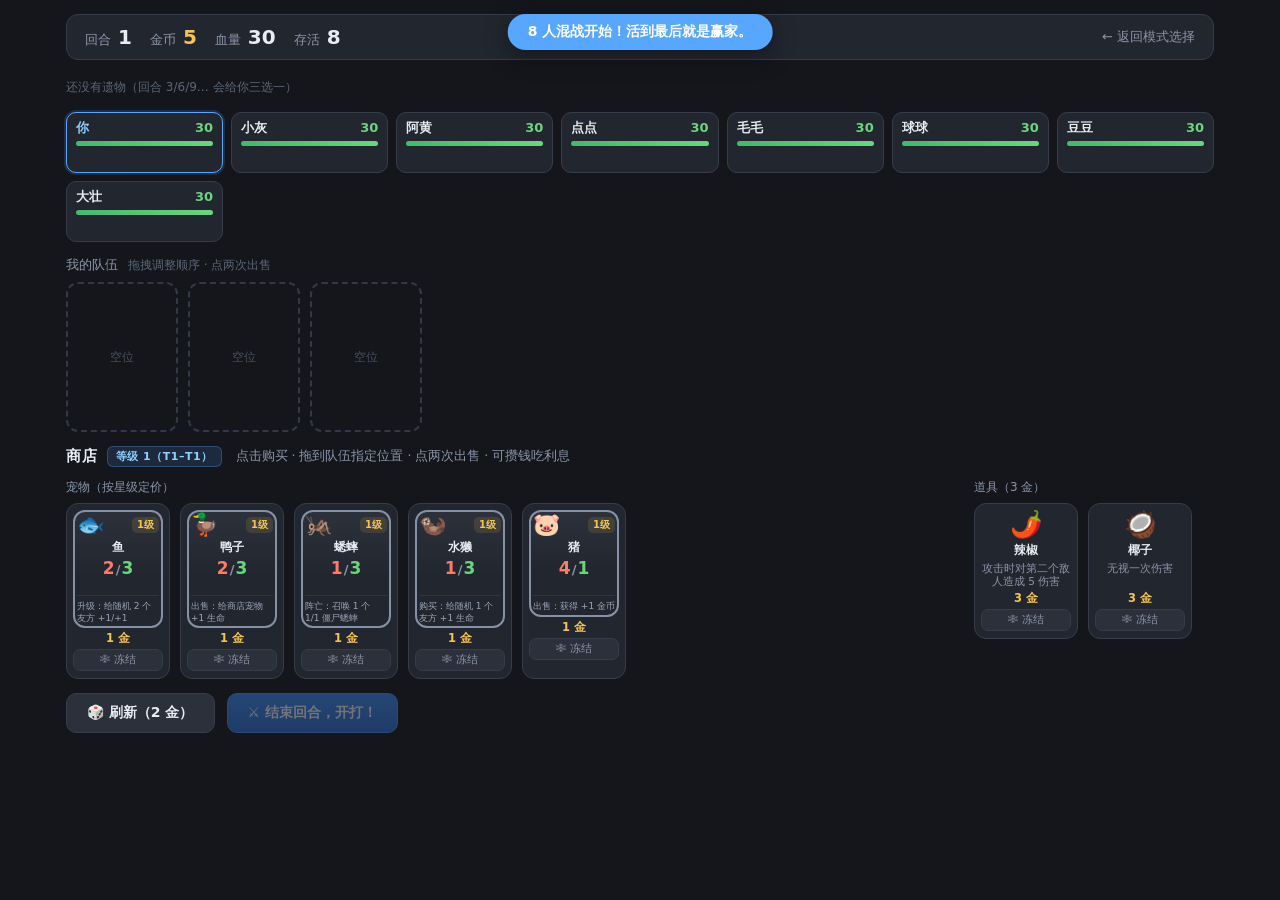
==== melee.html @ c933dd1a "feat: 遗物系统（回合三选一）+ README 重写 - 新增 js/relics.js：13 种遗物，分经济/成长/战斗三类 - 每 3 回合（回合 3/6/9/12…）弹出三选一，永久生效，两" ====
<!DOCTYPE html>
<html lang="zh-CN">
<head>
<meta charset="UTF-8">
<meta name="viewport" content="width=device-width, initial-scale=1.0">
<title>8 人混战 · Super Auto Pets</title>
<link rel="stylesheet" href="css/style.css">
</head>
<body>
<div id="app">

  <!-- ===================== 顶栏 ===================== -->
  <header id="topbar">
    <div class="tb-stat">
      <span class="tb-k">回合</span>
      <span class="tb-v" id="mTurn">1</span>
    </div>
    <div class="tb-stat gold">
      <span class="tb-k">金币</span>
      <span class="tb-v" id="mGold">0</span>
    </div>
    <div class="tb-stat hp">
      <span class="tb-k">血量</span>
      <span class="tb-v" id="mHp">30</span>
    </div>
    <div class="tb-stat">
      <span class="tb-k">存活</span>
      <span class="tb-v" id="mAlive">8</span>
    </div>
    <div class="tb-goal">
      <a class="back-link" href="index.html">← 返回模式选择</a>
    </div>
  </header>

  <div id="message"></div>

  <!-- 已获得的遗物 -->
  <div id="relicBar" class="relic-bar"></div>

  <!-- ===================== 8 人血量面板 ===================== -->
  <section id="roster" class="roster"></section>

  <!-- ===================== 战报 ===================== -->
  <section id="report" class="report" style="display:none"></section>

  <!-- ===================== 主区域 ===================== -->
  <main id="board">

    <!-- 战斗视图 -->
    <section id="mbattle" style="display:none">
      <div class="row-wrap">
        <div class="row-label">对手</div>
        <div id="mFoeRow" class="pet-row"></div>
      </div>
      <div class="row-wrap">
        <div class="row-label">我的队伍</div>
        <div id="mMyBattleRow" class="pet-row"></div>
      </div>
      <div class="battle-ctrl">
        <div id="mBattleLabel" class="battle-label"></div>
        <div class="battle-btns">
          <div class="speed-ctl" id="mSpeedCtl">
            <button class="spd" data-mspeed="0.5">0.5×</button>
            <button class="spd active" data-mspeed="1">1×</button>
            <button class="spd" data-mspeed="2">2×</button>
            <button class="spd" data-mspeed="4">4×</button>
          </div>
          <button id="mBtnSkip" class="btn">⏩ 跳过动画</button>
          <button id="mBtnNext" class="btn primary" style="display:none"></button>
        </div>
      </div>
    </section>

    <!-- 商店视图 -->
    <section id="mShopView">
      <div class="row-wrap">
        <div class="row-label">
          我的队伍
          <span class="sub">拖拽调整顺序 · 点两次出售</span>
        </div>
        <div id="mMyRow" class="pet-row"></div>
      </div>

      <section id="mShop">
        <div class="shop-head">
          <h3>商店 <span id="mTierBadge" class="shop-tier-badge">等级 1</span></h3>
          <div id="mHint" class="hint"></div>
        </div>
        <div id="mShopNotes" class="shop-notes" style="display:none"></div>

        <div class="shop-cols">
          <div class="shop-col">
            <div class="col-label">宠物（按星级定价）</div>
            <div id="mShopPets" class="slot-row"></div>
          </div>
          <div class="shop-col narrow">
            <div class="col-label">道具（3 金）</div>
            <div id="mShopFoods" class="slot-row"></div>
          </div>
        </div>

        <div class="actions">
          <button id="mBtnRoll" class="btn">🎲 刷新（2 金）</button>
          <button id="mBtnEnd" class="btn primary">⚔️ 结束回合，开打！</button>
        </div>
      </section>
    </section>

  </main>

  <!-- ===================== 遗物三选一 ===================== -->
  <div id="relicPick" class="codex-overlay" style="display:none">
    <div class="relic-panel">
      <h2>✨ 选择一件遗物</h2>
      <p class="relic-hint">三选一，永久生效</p>
      <div id="relicChoices" class="relic-grid"></div>
    </div>
  </div>

</div>

<script src="js/data.js"></script>
<script src="js/render.js"></script>
<script src="js/relics.js"></script>
<script src="js/engine.js"></script>
<script src="js/game.js"></script>
<script src="js/melee.js"></script>
<script src="js/melee-ui.js"></script>
</body>
</html>
---- css/style.css ----
/* ============================================================
 *  style.css — Super Auto Pets 单机版
 * ============================================================ */

* { box-sizing: border-box; margin: 0; padding: 0; }

:root {
  --bg:        #14161c;
  --bg2:       #1c1f28;
  --panel:     #22262f;
  --panel2:    #2b303b;
  --line:      #363c49;
  --text:      #e8ecf3;
  --dim:       #8c96a8;
  --gold:      #f5c451;
  --atk:       #ff7a6b;
  --hp:        #6bd47f;
  --win:       #5ad17a;
  --lose:      #ff6b6b;
  --accent:    #57a6ff;
  --radius:    12px;
}

html, body {
  background: var(--bg);
  color: var(--text);
  font-family: "Segoe UI", "Microsoft YaHei", system-ui, -apple-system, sans-serif;
  min-height: 100%;
  -webkit-font-smoothing: antialiased;
}

#app {
  max-width: 1180px;
  margin: 0 auto;
  padding: 14px 16px 40px;
}

/* ===================== 顶栏 ===================== */
#topbar {
  display: flex;
  align-items: center;
  gap: 18px;
  background: var(--panel);
  border: 1px solid var(--line);
  border-radius: var(--radius);
  padding: 10px 18px;
  margin-bottom: 14px;
  flex-wrap: wrap;
}
.tb-stat { display: flex; align-items: baseline; gap: 7px; }
.tb-k { color: var(--dim); font-size: 13px; }
.tb-v { font-size: 20px; font-weight: 700; font-variant-numeric: tabular-nums; }
.tb-stat.gold .tb-v { color: var(--gold); }
.tb-v .win  { color: var(--win); }
.tb-v .lose { color: var(--lose); }
.tb-v .sep  { color: var(--dim); font-size: 12px; margin: 0 3px; font-weight: 400; }
.tb-goal { margin-left: auto; color: var(--dim); font-size: 13px; }
.tb-goal b { color: var(--text); }

/* ===================== 提示条 ===================== */
#message {
  position: fixed;
  top: 14px; left: 50%;
  transform: translateX(-50%) translateY(-24px);
  background: var(--accent);
  color: #fff;
  padding: 9px 20px;
  border-radius: 999px;
  font-size: 14px;
  font-weight: 600;
  opacity: 0;
  pointer-events: none;
  transition: opacity .2s, transform .2s;
  z-index: 100;
  box-shadow: 0 6px 24px rgba(0,0,0,.4);
}
#message.show { opacity: 1; transform: translateX(-50%) translateY(0); }

/* ===================== 行 / 区域 ===================== */
.row-wrap { margin-bottom: 14px; }
.row-label {
  color: var(--dim);
  font-size: 13px;
  margin-bottom: 8px;
  display: flex;
  align-items: center;
  gap: 10px;
}
.row-label .sub { color: #5d6675; font-size: 12px; }

.pet-row {
  display: flex;
  gap: 10px;
  min-height: 116px;
  flex-wrap: wrap;
}

/* ===================== 宠物卡片 ===================== */
.pet {
  width: 112px;
  min-height: 150px;
  background: var(--panel);
  border: 2px solid var(--line);
  border-radius: var(--radius);
  padding: 7px 6px;
  text-align: center;
  position: relative;
  transition: transform .12s, border-color .12s, box-shadow .12s;
  user-select: none;
  display: flex;
  flex-direction: column;
}
/* 星级 = 边框颜色（金铲铲那套：灰→绿→蓝→紫→金→红）
 * 用「鲜艳边框 + 卡片底色微染」做辨识，不用文字徽章 */
.pet[data-tier="1"] {
  border-color: #8791a5;
  background: linear-gradient(180deg, rgba(135,145,165,.10), transparent 55%), var(--panel);
}
.pet[data-tier="2"] {
  border-color: #3fb268;
  background: linear-gradient(180deg, rgba(63,178,104,.13), transparent 55%), var(--panel);
}
.pet[data-tier="3"] {
  border-color: #3d92e8;
  background: linear-gradient(180deg, rgba(61,146,232,.15), transparent 55%), var(--panel);
}
.pet[data-tier="4"] {
  border-color: #a75ce8;
  background: linear-gradient(180deg, rgba(167,92,232,.17), transparent 55%), var(--panel);
}
.pet[data-tier="5"] {
  border-color: #e8ad3a;
  background: linear-gradient(180deg, rgba(232,173,58,.19), transparent 55%), var(--panel);
}
.pet[data-tier="6"] {
  border-color: #e85c5c;
  background: linear-gradient(180deg, rgba(232,92,92,.21), transparent 55%), var(--panel);
}

.pet.selectable { cursor: pointer; }
.pet.selectable:hover { transform: translateY(-3px); box-shadow: 0 6px 16px rgba(0,0,0,.45); }
.pet.selected { border-color: var(--gold) !important; box-shadow: 0 0 0 3px rgba(245,196,81,.25); }
.pet.dragging { opacity: .4; }

.pet-top { display: flex; justify-content: space-between; align-items: center; }
.pet-emoji { font-size: 22px; line-height: 1; }
.pet-lvl {
  font-size: 10px; color: var(--gold);
  background: rgba(245,196,81,.12);
  border-radius: 5px; padding: 1px 5px; font-weight: 700;
  white-space: nowrap;
}
.pet-name {
  font-size: 12px; margin: 3px 0 2px;
  white-space: nowrap; overflow: hidden; text-overflow: ellipsis;
  color: var(--text); font-weight: 600;
}
.pet-stats { font-size: 17px; font-weight: 800; font-variant-numeric: tabular-nums; }
.pet-stats .atk { color: var(--atk); }
.pet-stats .hp  { color: var(--hp); }
.pet-stats .slash { color: var(--dim); font-size: 13px; margin: 0 1px; }
.pet-perks { height: 16px; font-size: 13px; margin-top: 1px; }

/* 技能描述：卡片上直接可见，悬停看完整文本 */
.pet-skill {
  margin-top: auto;
  padding-top: 5px;
  font-size: 9px;
  line-height: 1.3;
  color: #9aa6b8;
  text-align: left;
  border-top: 1px solid #2f3541;
  display: -webkit-box;
  -webkit-line-clamp: 3;
  -webkit-box-orient: vertical;
  overflow: hidden;
  word-break: break-word;
}

.pet.slot-empty {
  border-style: dashed;
  border-color: #333944;
  background: transparent;
  display: flex; align-items: center; justify-content: center;
  color: #4a515e; font-size: 12px;
}

/* 战斗高亮 */
@keyframes acting {
  0%   { transform: scale(1); }
  40%  { transform: scale(1.12) translateY(-5px); box-shadow: 0 0 0 3px rgba(255,255,255,.35); }
  100% { transform: scale(1); }
}
.pet.acting { animation: acting .38s ease; z-index: 5; }

@keyframes die {
  0%   { opacity: 1; transform: scale(1); }
  100% { opacity: .28; transform: scale(.88); filter: grayscale(1); }
}
.pet.dead { animation: die .35s forwards; }

/* ===================== 商店 ===================== */
#shop {
  background: var(--bg2);
  border: 1px solid var(--line);
  border-radius: var(--radius);
  padding: 14px 16px;
}
.shop-head {
  display: flex; align-items: center; gap: 14px;
  margin-bottom: 12px; flex-wrap: wrap;
}
.shop-head h3 { font-size: 15px; letter-spacing: .5px; }
/* 商店等级徽章 */
.shop-tier-badge {
  display: inline-block;
  margin-left: 4px;
  padding: 2px 8px;
  font-size: 11px;
  font-weight: 700;
  color: #8fd0ff;
  background: rgba(87,166,255,.14);
  border: 1px solid rgba(87,166,255,.3);
  border-radius: 6px;
  vertical-align: middle;
}
.hint { color: var(--dim); font-size: 12.5px; }
.hint.active { color: var(--gold); font-weight: 600; }

/* 本回合技能汇总（方案 B） */
.shop-notes {
  margin-bottom: 11px;
  padding: 7px 12px;
  background: rgba(245,196,81,.07);
  border: 1px solid rgba(245,196,81,.22);
  border-radius: 9px;
  font-size: 12.5px;
  line-height: 1.5;
  color: #d9c99f;
}
.shop-notes .notes-label {
  color: var(--gold);
  font-weight: 700;
  margin-right: 8px;
}

.shop-cols { display: flex; gap: 16px; flex-wrap: wrap; }
.shop-col { flex: 1 1 520px; }
.shop-col.narrow { flex: 0 1 240px; }
.col-label { color: var(--dim); font-size: 12px; margin-bottom: 7px; }
.slot-row { display: flex; gap: 10px; flex-wrap: wrap; }

.shop-slot {
  width: 104px;
  background: var(--panel);
  border: 1px solid var(--line);
  border-radius: var(--radius);
  padding: 6px 6px 7px;
  display: flex; flex-direction: column; align-items: center; gap: 3px;
  transition: border-color .12s, background .12s;
}
.shop-slot.empty { background: transparent; border-style: dashed; border-color: #2c313b; min-height: 150px; }
.shop-slot.frozen { border-color: #5aa8e8; background: #1d2a36; }
.shop-slot.selected { border-color: var(--gold); box-shadow: 0 0 0 3px rgba(245,196,81,.22); }
/* 商店里的宠物卡也要显示星级边框（之前 border:none 把它藏掉了） */
.shop-slot .pet { width: 100%; min-height: 0; padding: 2px; }
.shop-slot .pet:hover { transform: none; box-shadow: none; }

.price { font-size: 11.5px; color: var(--gold); font-weight: 700; }
.price .no { color: #6b7280; font-weight: 400; }
.price .free { color: var(--win); }

.freeze {
  width: 100%;
  background: #2b303b; color: var(--dim);
  border: 1px solid var(--line); border-radius: 7px;
  font-size: 10.5px; padding: 3px 0; cursor: pointer;
  transition: background .12s, color .12s;
}
.freeze:hover { background: #333a47; color: var(--text); }

.shop-slot.food .food-emoji { font-size: 26px; line-height: 1.1; }
.shop-slot.food .food-name { font-size: 12px; font-weight: 700; }
.shop-slot.food .food-text { font-size: 10.5px; color: var(--dim); text-align: center; line-height: 1.25; min-height: 26px; }

/* ===================== 按钮 ===================== */
.actions { display: flex; gap: 12px; margin-top: 14px; flex-wrap: wrap; }
.btn {
  background: var(--panel2);
  color: var(--text);
  border: 1px solid var(--line);
  border-radius: 10px;
  padding: 10px 20px;
  font-size: 14px;
  font-weight: 600;
  cursor: pointer;
  font-family: inherit;
  transition: background .12s, transform .08s, opacity .12s;
}
.btn:hover:not(:disabled) { background: #353c4a; }
.btn:active:not(:disabled) { transform: translateY(1px); }
.btn:disabled { opacity: .4; cursor: not-allowed; }
.btn.primary {
  background: linear-gradient(180deg, #3f8ef7, #2f74d8);
  border-color: #4d96f8;
  color: #fff;
}
.btn.primary:hover:not(:disabled) { background: linear-gradient(180deg, #4d9bff, #387ee0); }

/* ===================== 战斗面板 ===================== */
#battlePanel { margin-bottom: 14px; }
.battle-ctrl {
  display: flex; align-items: center; gap: 16px;
  background: var(--bg2);
  border: 1px solid var(--line);
  border-radius: var(--radius);
  padding: 12px 18px;
  margin-top: 12px;
  flex-wrap: wrap;
}
.battle-btns { margin-left: auto; display: flex; gap: 10px; align-items: center; }

/* 战斗播放速度切换 */
.speed-ctl {
  display: flex; gap: 2px;
  background: var(--panel2);
  border: 1px solid var(--line);
  border-radius: 9px;
  padding: 3px;
}
.spd {
  background: transparent; color: var(--dim);
  border: none; border-radius: 6px;
  padding: 5px 10px;
  font-size: 12px; font-weight: 700;
  cursor: pointer; font-family: inherit;
  transition: background .12s, color .12s;
}
.spd:hover { color: var(--text); }
.spd.active { background: var(--accent); color: #fff; }
.battle-label { font-size: 15px; font-weight: 700; }
.battle-label.win  { color: var(--win); }
.battle-label.lose { color: var(--lose); }
.battle-label.draw { color: var(--gold); }

#foeRow .pet { border-color: #7a3b3b; }
#foeRow .pet-row { margin-bottom: 4px; }

/* 滚动条 */
::-webkit-scrollbar { width: 9px; height: 9px; }
::-webkit-scrollbar-track { background: var(--bg); }
::-webkit-scrollbar-thumb { background: #363c49; border-radius: 5px; }
::-webkit-scrollbar-thumb:hover { background: #454d5e; }

/* ===================== 小按钮 ===================== */
.btn.tiny { padding: 6px 12px; font-size: 12.5px; border-radius: 8px; }

/* ===================== 宠物图鉴 ===================== */
.codex-overlay {
  position: fixed;
  inset: 0;
  background: rgba(8, 10, 14, .82);
  backdrop-filter: blur(3px);
  z-index: 200;
  display: flex;
  align-items: center;
  justify-content: center;
  padding: 24px;
}
.codex-panel {
  width: 100%;
  max-width: 1080px;
  max-height: 88vh;
  background: var(--bg2);
  border: 1px solid var(--line);
  border-radius: 16px;
  display: flex;
  flex-direction: column;
  overflow: hidden;
  box-shadow: 0 24px 64px rgba(0,0,0,.6);
}
.codex-head {
  display: flex;
  align-items: center;
  gap: 14px;
  padding: 14px 20px;
  border-bottom: 1px solid var(--line);
  background: var(--panel);
  flex-wrap: wrap;
}
.codex-head h2 { font-size: 16px; }
.codex-sub { color: var(--dim); font-size: 12.5px; }
.codex-head .btn { margin-left: auto; }

.codex-body { overflow-y: auto; padding: 16px 20px 24px; }

.codex-tier {
  font-size: 13px;
  color: var(--dim);
  margin: 16px 0 9px;
  padding-bottom: 5px;
  border-bottom: 1px solid var(--line);
  letter-spacing: .5px;
}
.codex-tier:first-child { margin-top: 0; }

.codex-grid {
  display: grid;
  grid-template-columns: repeat(auto-fill, minmax(232px, 1fr));
  gap: 10px;
}

.codex-card {
  background: var(--panel);
  border: 1px solid var(--line);
  border-left-width: 3px;
  border-radius: 10px;
  padding: 9px 11px;
}
.codex-card[data-tier="1"] { border-left-color: #8791a5; }
.codex-card[data-tier="2"] { border-left-color: #3fb268; }
.codex-card[data-tier="3"] { border-left-color: #3d92e8; }
.codex-card[data-tier="4"] { border-left-color: #a75ce8; }
.codex-card[data-tier="5"] { border-left-color: #e8ad3a; }
.codex-card[data-tier="6"] { border-left-color: #e85c5c; }
/* 召唤物 / 道具：用中性色，把「颜色」这个维度完整让给星级 */
.codex-card[data-tier="0"] { border-left-color: #5c6473; }
.codex-card.food { border-left-color: #5c6473; }

.codex-top { display: flex; align-items: center; gap: 7px; }
.codex-emoji { font-size: 20px; line-height: 1; }
.codex-name { font-size: 13px; font-weight: 700; }
.codex-en { font-size: 10px; color: #6b7280; margin-left: 2px; }
.codex-base {
  margin-left: auto;
  font-size: 13px;
  font-weight: 800;
  font-variant-numeric: tabular-nums;
}
.codex-base .atk { color: var(--atk); }
.codex-base .hp  { color: var(--hp); }
.codex-base .slash { color: var(--dim); }

.codex-ability { margin-top: 6px; }
.codex-row {
  display: flex;
  gap: 6px;
  font-size: 11px;
  line-height: 1.35;
  color: #9aa6b8;
  padding: 2px 0;
}
.codex-row + .codex-row { border-top: 1px dashed #2c313b; }
.codex-lv {
  flex: 0 0 auto;
  color: var(--gold);
  font-weight: 700;
  font-size: 10px;
  padding-top: 1px;
}

/* ===================== 起始界面（模式选择） ===================== */
#home {
  max-width: 900px;
  margin: 0 auto;
  padding: 64px 24px 40px;
  text-align: center;
}
.home-head h1 { font-size: 34px; letter-spacing: 1px; margin-bottom: 8px; }
.home-sub { color: var(--dim); font-size: 14px; margin-bottom: 42px; }

.mode-grid {
  display: grid;
  grid-template-columns: repeat(auto-fit, minmax(290px, 1fr));
  gap: 20px;
}
.mode-card {
  display: block;
  text-decoration: none;
  color: var(--text);
  background: var(--panel);
  border: 2px solid var(--line);
  border-radius: 16px;
  padding: 28px 22px 22px;
  text-align: left;
  transition: transform .15s, border-color .15s, box-shadow .15s;
}
.mode-card:hover {
  transform: translateY(-4px);
  border-color: #4d96f8;
  box-shadow: 0 12px 32px rgba(0,0,0,.45);
}
.mode-card.accent { border-color: #8a4a32; }
.mode-card.accent:hover { border-color: #ff8a5c; box-shadow: 0 12px 32px rgba(255,120,80,.22); }

.mode-icon { font-size: 40px; line-height: 1; margin-bottom: 12px; }
.mode-name { font-size: 21px; font-weight: 800; margin-bottom: 10px; }
.mode-desc { font-size: 13px; line-height: 1.95; color: var(--dim); }
.mode-desc b { color: var(--gold); }
.mode-tag {
  display: inline-block;
  margin-top: 16px;
  padding: 3px 12px;
  font-size: 11px;
  font-weight: 700;
  color: #8fd0ff;
  background: rgba(87,166,255,.13);
  border: 1px solid rgba(87,166,255,.3);
  border-radius: 999px;
}
.mode-card.accent .mode-tag {
  color: #ffb08f;
  background: rgba(255,138,92,.13);
  border-color: rgba(255,138,92,.3);
}
.home-foot { margin-top: 46px; color: #5d6675; font-size: 12.5px; line-height: 1.8; }

/* ===================== 8 人混战 ===================== */
.back-link { color: var(--dim); text-decoration: none; font-size: 13px; }
.back-link:hover { color: var(--text); }

/* 8 人血量面板 */
.roster {
  display: grid;
  grid-template-columns: repeat(auto-fit, minmax(142px, 1fr));
  gap: 8px;
  margin-bottom: 14px;
}
.roster-card {
  background: var(--panel);
  border: 1px solid var(--line);
  border-radius: 10px;
  padding: 7px 9px;
  transition: border-color .15s, opacity .2s;
}
.roster-card.me { border-color: var(--accent); box-shadow: 0 0 0 2px rgba(87,166,255,.16); }
.roster-card.out { opacity: .35; }
.rc-top { display: flex; justify-content: space-between; align-items: baseline; margin-bottom: 4px; }
.rc-name { font-size: 12.5px; font-weight: 700; }
.roster-card.me .rc-name { color: #8fd0ff; }
.rc-hp { font-size: 13px; font-weight: 800; color: var(--hp); font-variant-numeric: tabular-nums; }
.rc-rank { font-size: 10.5px; color: var(--dim); }
.rc-bar { height: 5px; background: #2b303b; border-radius: 3px; overflow: hidden; }
.rc-bar i {
  display: block; height: 100%;
  background: linear-gradient(90deg, #43b96a, #6bd47f);
  transition: width .3s;
}
.roster-card.out .rc-bar i { background: #555c6a; }
.rc-team { font-size: 11px; margin-top: 4px; height: 15px; overflow: hidden; letter-spacing: 1px; }

/* 回合战报 */
.report {
  background: var(--bg2);
  border: 1px solid var(--line);
  border-radius: var(--radius);
  padding: 11px 14px;
  margin-bottom: 14px;
}
.report-head { font-size: 13px; font-weight: 700; color: var(--gold); margin-bottom: 8px; }
.report-list { display: flex; flex-direction: column; gap: 5px; }
.report-row {
  display: flex; justify-content: space-between; align-items: center;
  font-size: 12.5px; padding: 4px 9px; border-radius: 7px;
  background: rgba(255,255,255,.02);
}
.report-row.mine { background: rgba(87,166,255,.10); }
.report-row.bye { color: var(--dim); }
.rr-pair b { color: var(--dim); font-weight: 400; margin: 0 5px; }
.rr-lose { color: var(--lose); font-weight: 700; }
.rr-draw { color: var(--gold); }
.rr-res { margin-left: auto; padding-left: 12px; }

/* ===================== 遗物 ===================== */
.relic-bar {
  display: flex; flex-wrap: wrap; gap: 6px; align-items: center;
  margin-bottom: 12px; min-height: 26px;
}
.relic-empty { color: #5d6675; font-size: 12px; }
.relic-chip {
  display: inline-flex; align-items: center; gap: 4px;
  padding: 3px 10px; font-size: 12px; font-weight: 700;
  color: #d9c99f;
  background: rgba(245,196,81,.10);
  border: 1px solid rgba(245,196,81,.28);
  border-radius: 999px;
  cursor: help;
}

.relic-panel {
  width: 100%; max-width: 780px;
  background: var(--bg2);
  border: 1px solid var(--line);
  border-radius: 16px;
  padding: 26px 24px;
  text-align: center;
  box-shadow: 0 24px 64px rgba(0,0,0,.6);
}
.relic-panel h2 { font-size: 20px; margin-bottom: 6px; }
.relic-hint { color: var(--dim); font-size: 12.5px; margin-bottom: 22px; }
.relic-grid {
  display: grid;
  grid-template-columns: repeat(auto-fit, minmax(190px, 1fr));
  gap: 12px;
}
.relic-option {
  background: var(--panel);
  border: 2px solid var(--line);
  border-radius: 14px;
  padding: 18px 14px;
  cursor: pointer;
  font-family: inherit;
  color: var(--text);
  text-align: center;
  transition: transform .12s, border-color .12s, box-shadow .12s;
}
.relic-option:hover {
  transform: translateY(-4px);
  border-color: var(--gold);
  box-shadow: 0 10px 28px rgba(245,196,81,.18);
}
.ro-icon { font-size: 32px; line-height: 1; margin-bottom: 8px; }
.ro-name { font-size: 15px; font-weight: 800; margin-bottom: 5px; }
.ro-tag {
  display: inline-block;
  font-size: 10px; font-weight: 700; color: #8fd0ff;
  background: rgba(87,166,255,.13);
  border-radius: 999px; padding: 1px 8px; margin-bottom: 9px;
}
.ro-desc { font-size: 12px; color: var(--dim); line-height: 1.65; }

@media (max-width: 720px) {
  .pet, .shop-slot { width: 96px; }
  .pet-stats { font-size: 15px; }
  .tb-goal { margin-left: 0; }
  .codex-grid { grid-template-columns: 1fr; }
}
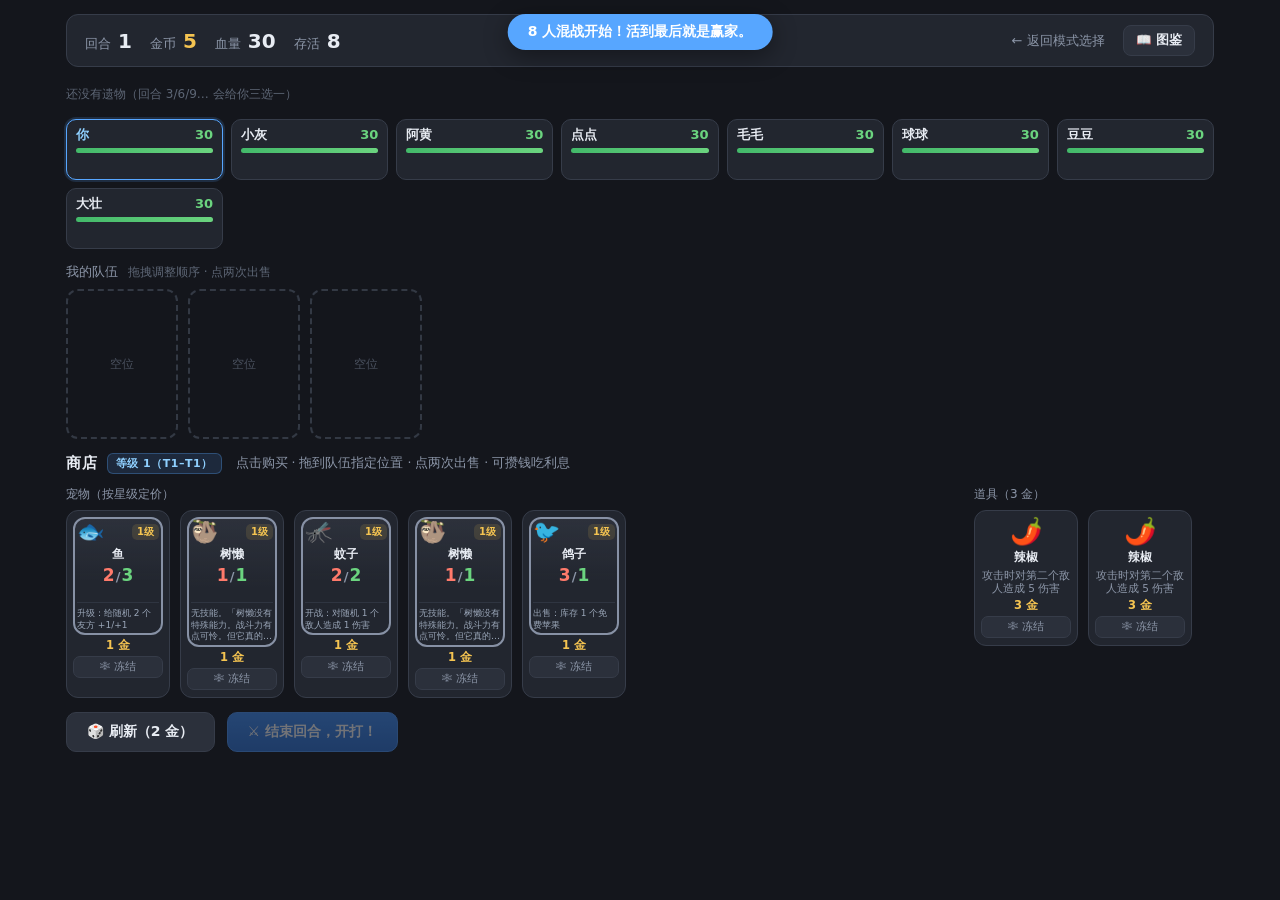
==== commit 7ca83944: "图鉴：加入遗物分区，抽成两模式公用 - render.js: 新增公用图鉴（codexPetCard/codexFoodCard/codexRelicCard/renderCodexInto/open" ====
--- a/melee.html
+++ b/melee.html
@@ -30,6 +30,7 @@
     <div class="tb-goal">
       <a class="back-link" href="index.html">← 返回模式选择</a>
     </div>
+    <button id="mBtnCodex" class="btn tiny">📖 图鉴</button>
   </header>
 
   <div id="message"></div>
@@ -108,6 +109,18 @@
 
   </main>
 
+  <!-- ===================== 图鉴（宠物 / 召唤物 / 道具 / 遗物） ===================== -->
+  <div id="codex" class="codex-overlay" style="display:none">
+    <div class="codex-panel">
+      <div class="codex-head">
+        <h2>📖 图鉴</h2>
+        <span class="codex-sub" id="codexSub"></span>
+        <button id="mBtnCodexClose" class="btn">✕ 关闭</button>
+      </div>
+      <div id="codexBody" class="codex-body"></div>
+    </div>
+  </div>
+
   <!-- ===================== 遗物三选一 ===================== -->
   <div id="relicPick" class="codex-overlay" style="display:none">
     <div class="relic-panel">
--- a/css/style.css
+++ b/css/style.css
@@ -426,11 +426,27 @@
 /* 召唤物 / 道具：用中性色，把「颜色」这个维度完整让给星级 */
 .codex-card[data-tier="0"] { border-left-color: #5c6473; }
 .codex-card.food { border-left-color: #5c6473; }
+/* 遗物：按类别上色（经济金 / 成长绿 / 战斗红） */
+.codex-card.relic[data-tag="经济"] { border-left-color: #e8ad3a; }
+.codex-card.relic[data-tag="成长"] { border-left-color: #3fb268; }
+.codex-card.relic[data-tag="战斗"] { border-left-color: #e85c5c; }
+.codex-card.relic { border-left-color: #5c6473; }
 
 .codex-top { display: flex; align-items: center; gap: 7px; }
 .codex-emoji { font-size: 20px; line-height: 1; }
 .codex-name { font-size: 13px; font-weight: 700; }
 .codex-en { font-size: 10px; color: #6b7280; margin-left: 2px; }
+.codex-tag {
+  margin-left: auto;
+  font-size: 10px;
+  font-weight: 700;
+  color: #9aa6b8;
+  background: #262b35;
+  border: 1px solid var(--line);
+  border-radius: 999px;
+  padding: 1px 7px;
+  white-space: nowrap;
+}
 .codex-base {
   margin-left: auto;
   font-size: 13px;
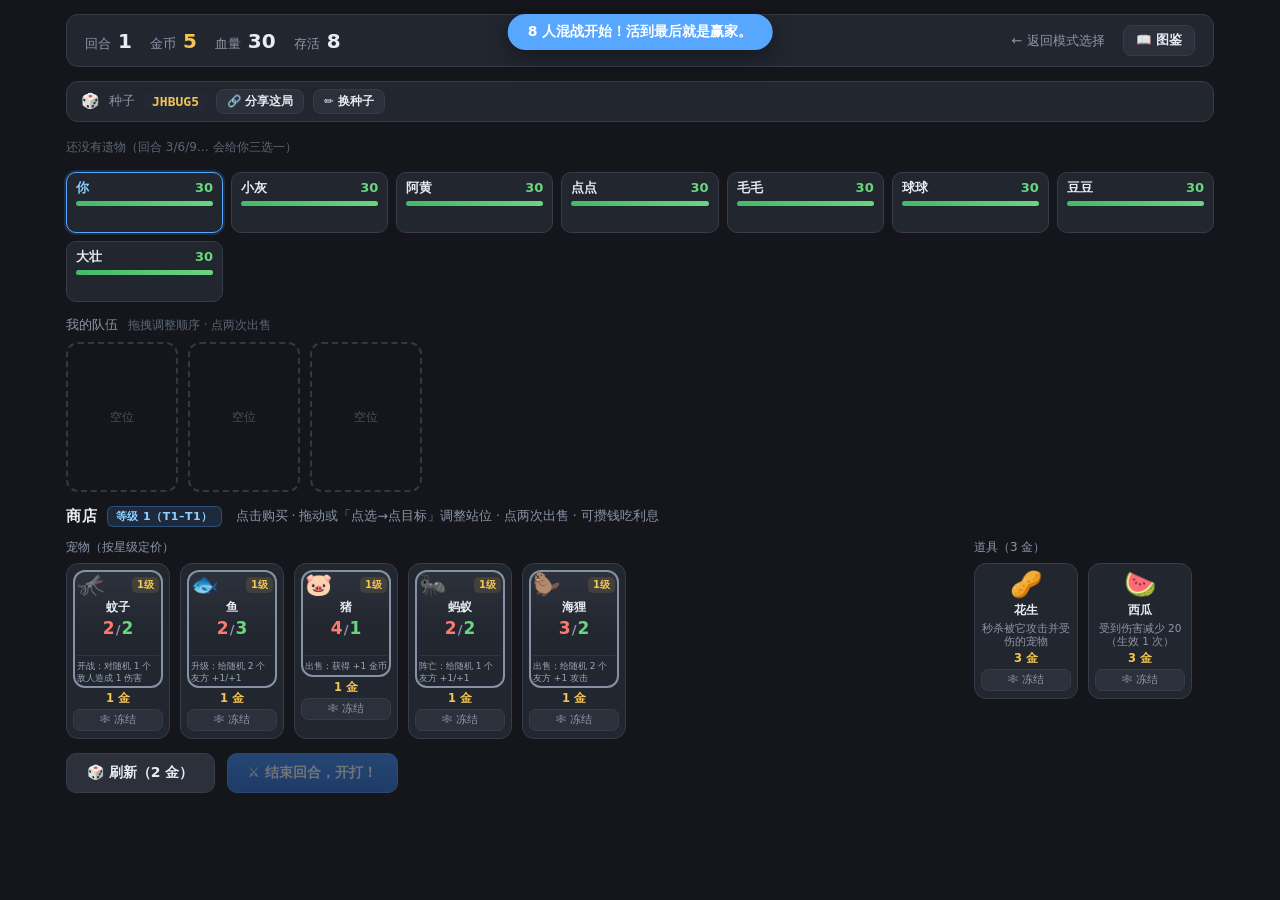
==== commit b719a5a2: "feat: 种子系统 + 每日挑战（随机全部收拢到 rng.js） 原本 18 处 Math.random 直接调用散在 6 个文件里，导致出了 bug 无法复现、 测试只能靠跑很多局碰运气。现在全部" ====
--- a/melee.html
+++ b/melee.html
@@ -34,6 +34,10 @@
   </header>
 
   <div id="message"></div>
+
+  <!-- ===================== 种子 / 每日挑战 ===================== -->
+  <div id="seedBar" class="seed-bar"></div>
+
 
   <!-- 已获得的遗物 -->
   <div id="relicBar" class="relic-bar"></div>
@@ -132,8 +136,10 @@
 
 </div>
 
+<script src="js/rng.js"></script>
 <script src="js/data.js"></script>
 <script src="js/render.js"></script>
+<script src="js/playback.js"></script>
 <script src="js/relics.js"></script>
 <script src="js/engine.js"></script>
 <script src="js/game.js"></script>
--- a/css/style.css
+++ b/css/style.css
@@ -185,6 +185,21 @@
   color: #4a515e; font-size: 12px;
 }
 
+/* ---- 点选式换站位：选中某只后，把其他格子标成「点这里就换过去」----
+ * 手机上没有拖动（HTML5 drag 在触屏不触发），所以必须让人一眼看出
+ * 「现在再点一下就换位」，否则这套操作没人会发现。 */
+.pet-row.picking .pet:not(.selected) { border-color: #5b6a80; cursor: pointer; }
+.pet-row.picking .pet.slot-empty {
+  border-color: var(--gold);
+  background: rgba(245,196,81,.07);
+  color: var(--gold);
+  animation: targetPulse 1.4s ease-in-out infinite;
+}
+@keyframes targetPulse {
+  0%, 100% { box-shadow: 0 0 0 0 rgba(245,196,81,0); }
+  50%      { box-shadow: 0 0 0 3px rgba(245,196,81,.18); }
+}
+
 /* 战斗高亮 */
 @keyframes acting {
   0%   { transform: scale(1); }
@@ -645,9 +660,161 @@
 }
 .ro-desc { font-size: 12px; color: var(--dim); line-height: 1.65; }
 
+/* ===================== 种子 / 每日挑战 ===================== */
+.seed-bar {
+  display: flex;
+  align-items: center;
+  gap: 9px;
+  flex-wrap: wrap;
+  background: var(--panel);
+  border: 1px solid var(--line);
+  border-radius: var(--radius);
+  padding: 7px 14px;
+  margin-bottom: 12px;
+  font-size: 12.5px;
+}
+.seed-bar.daily {
+  border-color: rgba(245,196,81,.42);
+  background: linear-gradient(90deg, rgba(245,196,81,.10), var(--panel) 40%);
+}
+.seed-icon { font-size: 15px; line-height: 1; }
+.seed-label { color: var(--dim); }
+.seed-val {
+  font-family: ui-monospace, Consolas, monospace;
+  font-size: 13px;
+  font-weight: 700;
+  color: var(--gold);
+  background: #232833;
+  border-radius: 6px;
+  padding: 2px 8px;
+  user-select: all;
+}
+.seed-note { color: var(--dim); margin-left: auto; }
+.seed-bar .btn.tiny { padding: 4px 10px; font-size: 11.5px; }
+
+/* 主页上的每日挑战卡片 */
+.mode-card.daily { border-color: rgba(245,196,81,.35); }
+.mode-card.daily .mode-tag { background: rgba(245,196,81,.14); color: var(--gold); }
+.daily-date { color: var(--gold); font-weight: 700; }
+
+/* ===================== 联机大厅 ===================== */
+.lobby-panel { max-width: 640px; }
+.lobby-body { padding: 20px 22px 24px; overflow-y: auto; }
+
+.lobby-join {
+  display: flex;
+  align-items: center;
+  gap: 10px;
+  flex-wrap: wrap;
+}
+.lobby-join label { font-size: 13px; color: var(--dim); }
+.lobby-join input {
+  flex: 1 1 180px;
+  min-width: 0;
+  background: var(--panel);
+  border: 1px solid var(--line);
+  border-radius: 10px;
+  padding: 10px 13px;
+  color: var(--text);
+  font-family: inherit;
+  font-size: 14px;
+  outline: none;
+}
+.lobby-join input:focus { border-color: var(--gold); }
+
+.lobby-err {
+  margin-top: 12px;
+  padding: 10px 13px;
+  background: rgba(255,90,90,.10);
+  border: 1px solid rgba(255,90,90,.32);
+  border-radius: 10px;
+  font-size: 12.5px;
+  line-height: 1.75;
+  color: #ffb3b3;
+}
+
+.lobby-offline { text-align: center; padding: 8px 0; }
+.lobby-offline h3 { font-size: 17px; margin-bottom: 10px; }
+.lobby-offline p { font-size: 13px; color: var(--dim); line-height: 1.8; margin-bottom: 10px; }
+.lobby-offline p.dim { font-size: 12.5px; }
+.lobby-offline b { color: var(--gold); }
+
+.lobby-share {
+  background: var(--panel);
+  border: 1px solid var(--line);
+  border-radius: 12px;
+  padding: 12px 14px;
+}
+.ls-label { font-size: 12px; color: var(--dim); margin-bottom: 6px; }
+.ls-url {
+  font-size: 18px;
+  font-weight: 800;
+  color: var(--gold);
+  font-variant-numeric: tabular-nums;
+  word-break: break-all;
+  user-select: all;
+}
+
+.lobby-players {
+  display: grid;
+  grid-template-columns: repeat(auto-fill, minmax(180px, 1fr));
+  gap: 8px;
+  margin-bottom: 14px;
+}
+.lobby-player {
+  display: flex;
+  align-items: center;
+  gap: 8px;
+  background: var(--panel);
+  border: 1px solid var(--line);
+  border-left-width: 3px;
+  border-left-color: var(--line);
+  border-radius: 10px;
+  padding: 9px 11px;
+  font-size: 13px;
+}
+.lobby-player.me { border-left-color: var(--gold); background: #23293a; }
+.lobby-player.empty { opacity: .5; }
+.lp-seat {
+  flex: 0 0 auto;
+  width: 20px; height: 20px;
+  display: flex; align-items: center; justify-content: center;
+  background: #2c313b; border-radius: 6px;
+  font-size: 11px; font-weight: 800; color: var(--dim);
+}
+.lobby-player.me .lp-seat { background: var(--gold); color: #1a1d24; }
+.lp-name { font-weight: 700; overflow: hidden; text-overflow: ellipsis; white-space: nowrap; }
+.lp-name.dim { color: var(--dim); font-weight: 400; font-size: 12px; }
+.lp-tag {
+  margin-left: auto;
+  flex: 0 0 auto;
+  font-size: 10px; font-weight: 700;
+  color: #8fd0ff;
+  background: rgba(87,166,255,.13);
+  border-radius: 999px; padding: 1px 7px;
+}
+.lp-tag.off { color: #ff9a9a; background: rgba(255,90,90,.14); }
+
+.lobby-hint { font-size: 12.5px; color: var(--dim); line-height: 1.7; margin-bottom: 14px; }
+.lobby-hint b { color: var(--gold); }
+.lobby-actions { display: flex; gap: 10px; flex-wrap: wrap; }
+
+/* 血量面板上的小标记（电脑 / 掉线） */
+.rc-ai {
+  display: inline-block;
+  margin-left: 5px;
+  font-size: 9.5px; font-weight: 700;
+  color: #8fd0ff;
+  background: rgba(87,166,255,.13);
+  border-radius: 999px; padding: 0 6px;
+  vertical-align: middle;
+}
+.rc-ai.off { color: #ff9a9a; background: rgba(255,90,90,.14); }
+
 @media (max-width: 720px) {
   .pet, .shop-slot { width: 96px; }
   .pet-stats { font-size: 15px; }
   .tb-goal { margin-left: 0; }
   .codex-grid { grid-template-columns: 1fr; }
-}
+  .lobby-players { grid-template-columns: 1fr; }
+}
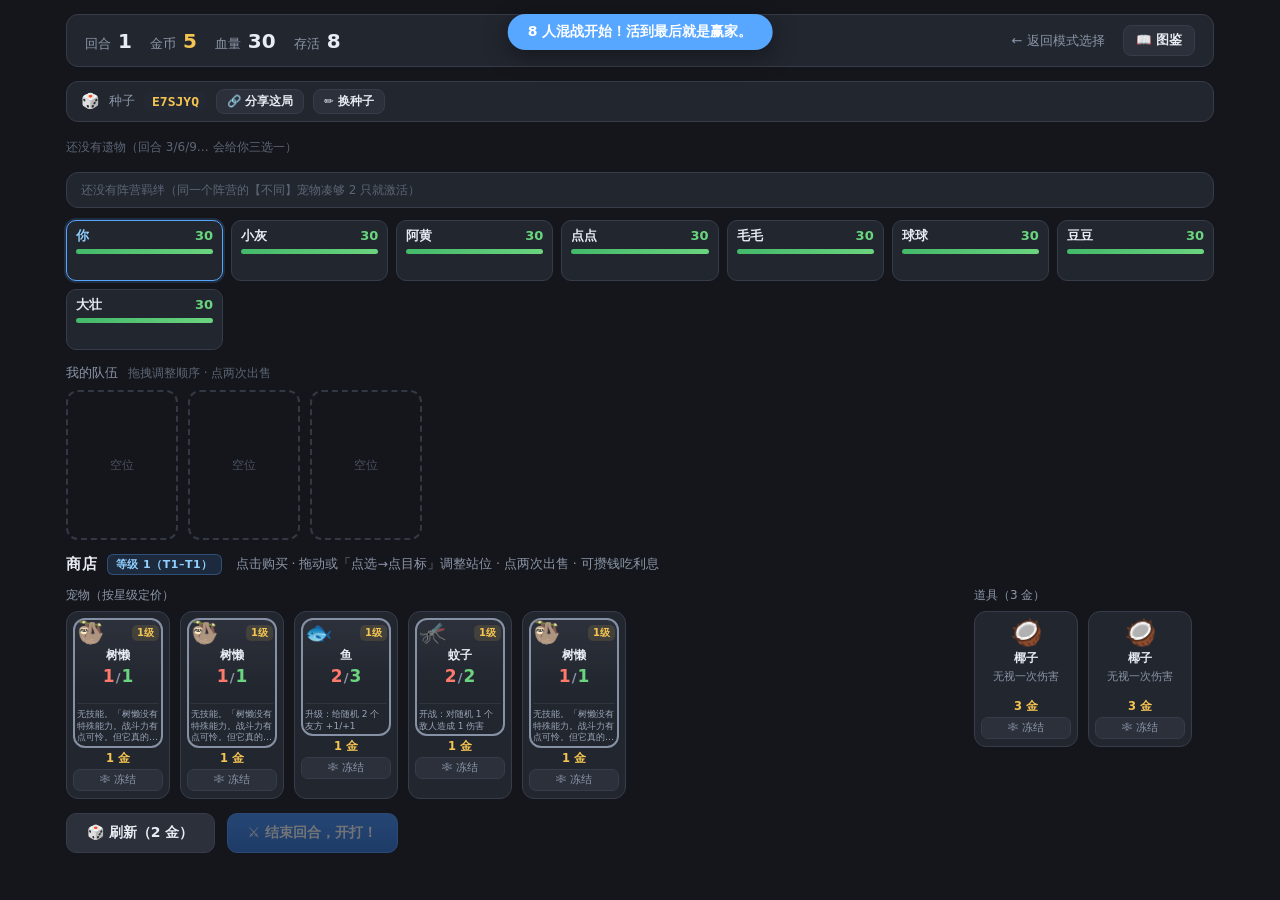
==== commit 7ffb39a3: "feat: 阵营 / 羁绊系统（自创机制） ⚠️ 官方没有这个机制 —— 为增加阵容搭配深度自己加的，写在 README 里说明了。  设计： - 6 个阵营，按体型/生态分：虫豸(12) 水生(23" ====
--- a/melee.html
+++ b/melee.html
@@ -41,6 +41,9 @@
 
   <!-- 已获得的遗物 -->
   <div id="relicBar" class="relic-bar"></div>
+
+  <!-- 已激活的阵营羁绊 -->
+  <div id="synergyBar" class="synergy-bar"></div>
 
   <!-- ===================== 8 人血量面板 ===================== -->
   <section id="roster" class="roster"></section>
@@ -138,6 +141,7 @@
 
 <script src="js/rng.js"></script>
 <script src="js/data.js"></script>
+<script src="js/factions.js"></script>
 <script src="js/render.js"></script>
 <script src="js/playback.js"></script>
 <script src="js/relics.js"></script>
--- a/css/style.css
+++ b/css/style.css
@@ -54,7 +54,14 @@
 .tb-v .win  { color: var(--win); }
 .tb-v .lose { color: var(--lose); }
 .tb-v .sep  { color: var(--dim); font-size: 12px; margin: 0 3px; font-weight: 400; }
-.tb-goal { margin-left: auto; color: var(--dim); font-size: 13px; }
+.tb-goal {
+  margin-left: auto;
+  color: var(--dim);
+  font-size: 13px;
+  display: flex;
+  align-items: center;
+  gap: 14px;
+}
 .tb-goal b { color: var(--text); }
 
 /* ===================== 提示条 ===================== */
@@ -419,6 +426,18 @@
 }
 .codex-tier:first-child { margin-top: 0; }
 
+/* 宠物包大标题（图鉴里区分龟包 / 星包） */
+.codex-pack {
+  font-size: 15px;
+  font-weight: 800;
+  color: var(--gold);
+  margin: 26px 0 4px;
+  padding-bottom: 6px;
+  border-bottom: 2px solid rgba(245,196,81,.28);
+  letter-spacing: .5px;
+}
+.codex-pack:first-child { margin-top: 0; }
+
 .codex-grid {
   display: grid;
   grid-template-columns: repeat(auto-fill, minmax(232px, 1fr));
@@ -697,6 +716,85 @@
 .mode-card.daily .mode-tag { background: rgba(245,196,81,.14); color: var(--gold); }
 .daily-date { color: var(--gold); font-weight: 700; }
 
+/* ===================== 主页：宠物包选择 ===================== */
+.pack-pick {
+  display: flex;
+  align-items: center;
+  justify-content: center;
+  gap: 10px;
+  flex-wrap: wrap;
+  margin-bottom: 22px;
+}
+.pp-label { color: var(--dim); font-size: 13px; }
+.pp-btn {
+  background: var(--panel);
+  border: 1px solid var(--line);
+  border-radius: 10px;
+  padding: 8px 16px;
+  font-family: inherit;
+  font-size: 13.5px;
+  color: var(--text);
+  cursor: pointer;
+  transition: border-color .12s, background .12s, transform .08s;
+}
+.pp-btn b { color: var(--gold); }
+.pp-btn:hover { background: #232a36; }
+.pp-btn:active { transform: translateY(1px); }
+.pp-btn.active {
+  border-color: var(--gold);
+  background: rgba(245,196,81,.12);
+  box-shadow: 0 0 0 2px rgba(245,196,81,.16);
+}
+.pp-note { color: #5d6675; font-size: 12px; }
+
+/* ===================== 阵营羁绊条 ===================== */
+.synergy-bar {
+  display: flex;
+  align-items: center;
+  gap: 8px;
+  flex-wrap: wrap;
+  background: var(--panel);
+  border: 1px solid var(--line);
+  border-radius: var(--radius);
+  padding: 7px 14px;
+  margin-bottom: 12px;
+  font-size: 12.5px;
+  min-height: 36px;
+}
+.sy-empty { color: #5d6675; font-size: 12px; }
+.sy-chip {
+  display: inline-flex;
+  align-items: center;
+  gap: 5px;
+  background: #232833;
+  border: 1px solid var(--line);
+  border-radius: 999px;
+  padding: 3px 10px;
+  color: var(--dim);
+  white-space: nowrap;
+}
+.sy-chip b { color: var(--text); }
+.sy-chip.on {
+  border-color: rgba(245,196,81,.55);
+  background: rgba(245,196,81,.12);
+  color: var(--text);
+}
+.sy-chip.on b { color: var(--gold); }
+.sy-lv {
+  font-size: 10.5px;
+  font-weight: 700;
+  color: #1a1d24;
+  background: var(--gold);
+  border-radius: 999px;
+  padding: 0 6px;
+}
+.sy-next { font-size: 10.5px; color: #5d6675; }
+.sy-effect {
+  margin-left: auto;
+  color: #9aa6b8;
+  font-size: 12px;
+}
+
 /* ===================== 联机大厅 ===================== */
 .lobby-panel { max-width: 640px; }
 .lobby-body { padding: 20px 22px 24px; overflow-y: auto; }
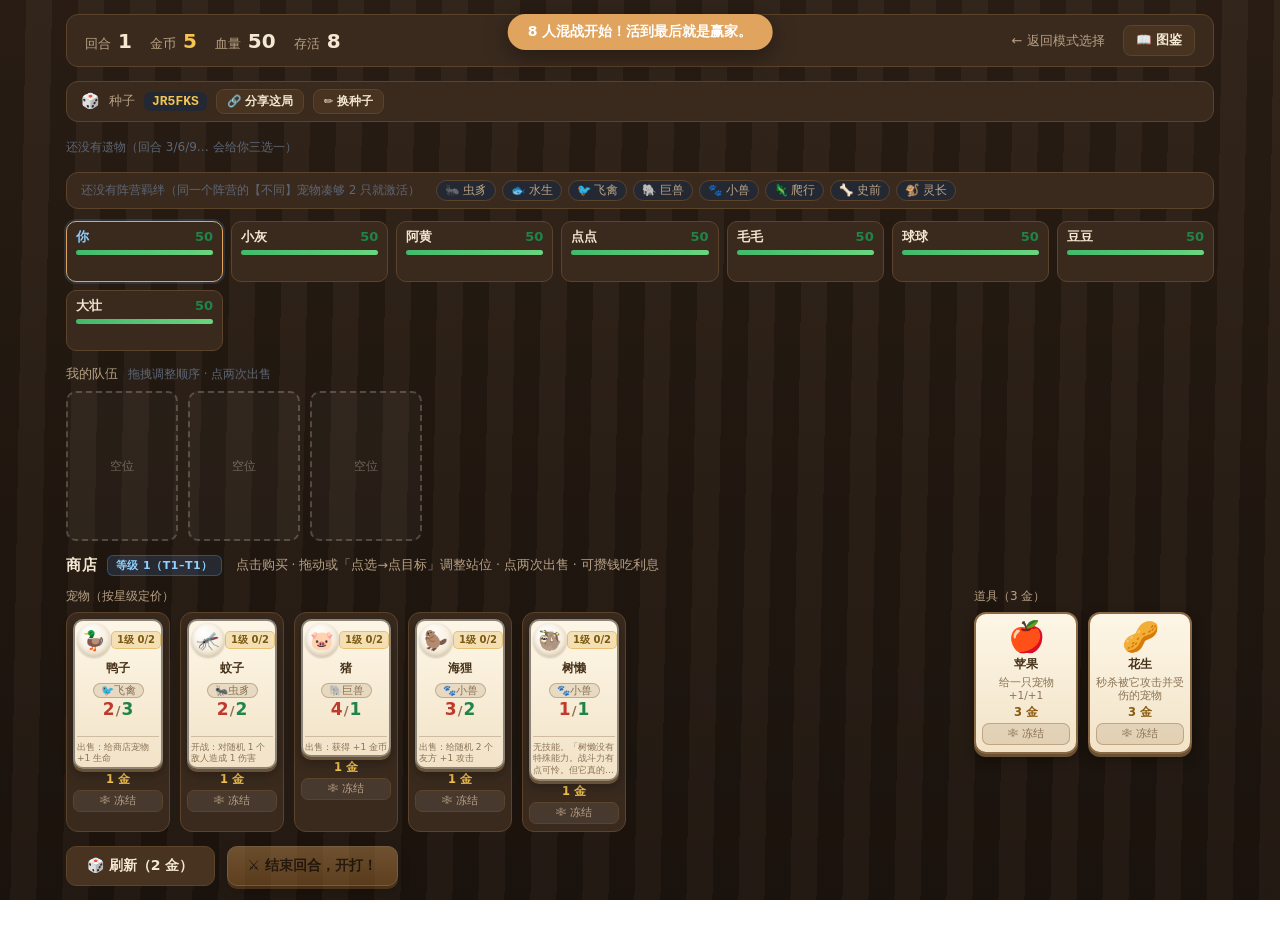
==== commit bafaf64f: "feat(前端): 战斗画面照官方重做 + 全站换成暖色桌游风 用户要求优化前端（战斗画面 / 扣血画面 / 建模 / 背景）。先做了三版风格对比图 让用户选，最后选了【B · 暖色桌游】（最接近官方" ====
--- a/melee.html
+++ b/melee.html
@@ -54,15 +54,18 @@
   <!-- ===================== 主区域 ===================== -->
   <main id="board">
 
-    <!-- 战斗视图 -->
+    <!-- 战斗视图（布局照官方：对手在上 / 中间交战区 / 我方在下） -->
     <section id="mbattle" style="display:none">
-      <div class="row-wrap">
-        <div class="row-label">对手</div>
-        <div id="mFoeRow" class="pet-row"></div>
-      </div>
-      <div class="row-wrap">
-        <div class="row-label">我的队伍</div>
-        <div id="mMyBattleRow" class="pet-row"></div>
+      <div class="arena">
+        <div class="arena-side">
+          <div class="arena-label">对手</div>
+          <div id="mFoeRow" class="pet-row arena-row-foe"></div>
+        </div>
+        <div class="arena-clash"><span>⚔</span></div>
+        <div class="arena-side">
+          <div class="arena-label mine">我的队伍</div>
+          <div id="mMyBattleRow" class="pet-row arena-row-mine"></div>
+        </div>
       </div>
       <div class="battle-ctrl">
         <div id="mBattleLabel" class="battle-label"></div>
--- a/css/style.css
+++ b/css/style.css
@@ -1,28 +1,55 @@
 /* ============================================================
  *  style.css — Super Auto Pets 单机版
+ *
+ *  配色：暖色桌游风（v2）
+ *    · 页面/面板 = 深棕木质，文字用浅米色
+ *    · 宠物卡片 = 奶油色【实物卡牌】，文字用深棕
+ *  ⚠️ 所以有【两套文字色】：
+ *      --text / --dim        用在木色底上
+ *      --card-text / --card-dim  用在奶油卡面上
+ *     卡片内部的任何文字都必须用后者，否则会看不清。
  * ============================================================ */
 
 * { box-sizing: border-box; margin: 0; padding: 0; }
 
 :root {
-  --bg:        #14161c;
-  --bg2:       #1c1f28;
-  --panel:     #22262f;
-  --panel2:    #2b303b;
-  --line:      #363c49;
-  --text:      #e8ecf3;
-  --dim:       #8c96a8;
+  /* ---- 木质 UI 底 ---- */
+  --bg:        #241a12;
+  --bg2:       #2e2117;
+  --panel:     #3a2a1e;
+  --panel2:    #47331f;
+  --line:      #5c432b;
+  --text:      #f4e8d2;
+  --dim:       #b8a184;
   --gold:      #f5c451;
-  --atk:       #ff7a6b;
-  --hp:        #6bd47f;
-  --win:       #5ad17a;
-  --lose:      #ff6b6b;
-  --accent:    #57a6ff;
+  --win:       #7fd99a;
+  --lose:      #ff8a7a;
+  --accent:    #e0a45e;
+
+  /* ---- 奶油色实物卡牌 ---- */
+  --card:      #fdf6e6;
+  --card2:     #f2e3c8;
+  --card-line: #8a6a45;
+  --card-edge: #6b5133;     /* 厚底边（投影做厚度） */
+  --card-text: #46321a;
+  --card-dim:  #8b7355;
+
+  /* ---- 攻/血（印在奶油卡上，要深一点才看得清）---- */
+  --atk:       #c0392b;
+  --hp:        #1e8449;
+
+  /* ---- 战场（木纹桌面）---- */
+  --arena:     #6b4d31;
+  --arena2:    #553c26;
+
   --radius:    12px;
 }
 
 html, body {
-  background: var(--bg);
+  background:
+    repeating-linear-gradient(91deg, rgba(0,0,0,.14) 0 26px, rgba(255,255,255,.018) 26px 52px),
+    linear-gradient(180deg, #2e2117 0%, #1e150e 100%);
+  background-attachment: fixed;
   color: var(--text);
   font-family: "Segoe UI", "Microsoft YaHei", system-ui, -apple-system, sans-serif;
   min-height: 100%;
@@ -102,13 +129,13 @@
   flex-wrap: wrap;
 }
 
-/* ===================== 宠物卡片 ===================== */
+/* ===================== 宠物卡片（奶油色实物卡） ===================== */
 .pet {
   width: 112px;
   min-height: 150px;
-  background: var(--panel);
-  border: 2px solid var(--line);
-  border-radius: var(--radius);
+  background: linear-gradient(180deg, var(--card) 0%, var(--card2) 100%);
+  border: 2px solid var(--card-line);
+  border-radius: 10px;
   padding: 7px 6px;
   text-align: center;
   position: relative;
@@ -116,57 +143,80 @@
   user-select: none;
   display: flex;
   flex-direction: column;
-}
-/* 星级 = 边框颜色（金铲铲那套：灰→绿→蓝→紫→金→红）
- * 用「鲜艳边框 + 卡片底色微染」做辨识，不用文字徽章 */
-.pet[data-tier="1"] {
-  border-color: #8791a5;
-  background: linear-gradient(180deg, rgba(135,145,165,.10), transparent 55%), var(--panel);
-}
-.pet[data-tier="2"] {
-  border-color: #3fb268;
-  background: linear-gradient(180deg, rgba(63,178,104,.13), transparent 55%), var(--panel);
-}
-.pet[data-tier="3"] {
-  border-color: #3d92e8;
-  background: linear-gradient(180deg, rgba(61,146,232,.15), transparent 55%), var(--panel);
-}
-.pet[data-tier="4"] {
-  border-color: #a75ce8;
-  background: linear-gradient(180deg, rgba(167,92,232,.17), transparent 55%), var(--panel);
-}
-.pet[data-tier="5"] {
-  border-color: #e8ad3a;
-  background: linear-gradient(180deg, rgba(232,173,58,.19), transparent 55%), var(--panel);
-}
-.pet[data-tier="6"] {
-  border-color: #e85c5c;
-  background: linear-gradient(180deg, rgba(232,92,92,.21), transparent 55%), var(--panel);
-}
+  color: var(--card-text);
+  /* 厚底边 + 投影 = 实物卡牌的手感 */
+  box-shadow: 0 3px 0 var(--card-edge), 0 5px 12px rgba(0,0,0,.35);
+}
+/* 星级 = 边框颜色（灰→绿→蓝→紫→金→红）
+ * 在奶油卡面上，用「饱和边框 + 卡面顶部淡染」做辨识 */
+.pet[data-tier="1"] { border-color: #8d8578; }
+.pet[data-tier="2"] { border-color: #2f9e57; background: linear-gradient(180deg, #eaf7ea 0%, var(--card2) 60%); }
+.pet[data-tier="3"] { border-color: #2f7fcf; background: linear-gradient(180deg, #e8f2fc 0%, var(--card2) 60%); }
+.pet[data-tier="4"] { border-color: #8b46cf; background: linear-gradient(180deg, #f2eafc 0%, var(--card2) 60%); }
+.pet[data-tier="5"] { border-color: #d99a1e; background: linear-gradient(180deg, #fdf3dc 0%, var(--card2) 60%); }
+.pet[data-tier="6"] { border-color: #cf4444; background: linear-gradient(180deg, #fceceb 0%, var(--card2) 60%); }
 
 .pet.selectable { cursor: pointer; }
-.pet.selectable:hover { transform: translateY(-3px); box-shadow: 0 6px 16px rgba(0,0,0,.45); }
-.pet.selected { border-color: var(--gold) !important; box-shadow: 0 0 0 3px rgba(245,196,81,.25); }
+.pet.selectable:hover { transform: translateY(-3px); box-shadow: 0 5px 0 var(--card-edge), 0 10px 20px rgba(0,0,0,.45); }
+.pet.selected { border-color: var(--gold) !important; box-shadow: 0 3px 0 var(--card-edge), 0 0 0 3px rgba(245,196,81,.45); }
 .pet.dragging { opacity: .4; }
 
 .pet-top { display: flex; justify-content: space-between; align-items: center; }
-.pet-emoji { font-size: 22px; line-height: 1; }
+/* 宠物头像：圆形底盘 —— 以后换成真图只改里面的内容（见 PET_ART 映射表） */
+.pet-emoji {
+  width: 34px; height: 34px; border-radius: 50%;
+  display: inline-flex; align-items: center; justify-content: center;
+  font-size: 19px; line-height: 1;
+  background: radial-gradient(circle at 34% 28%, #ffffff, var(--card2));
+  box-shadow: inset 0 -2px 5px rgba(120,90,50,.28), 0 1px 2px rgba(0,0,0,.18);
+  flex-shrink: 0;
+  overflow: hidden;
+}
+/* 换成真图（PET_ART）之后的样式 —— 圆形容器里铺满 */
+.pet-emoji .pet-img,
+.codex-emoji .pet-img {
+  width: 100%; height: 100%; object-fit: cover; display: block;
+}
 .pet-lvl {
-  font-size: 10px; color: var(--gold);
-  background: rgba(245,196,81,.12);
+  font-size: 10px; color: #7a5a12;
+  background: rgba(217,154,30,.22);
+  border: 1px solid rgba(217,154,30,.45);
   border-radius: 5px; padding: 1px 5px; font-weight: 700;
   white-space: nowrap;
 }
+/* 商店里「买了就能给同名宠物升级」的角标 */
+.pet.upgradable { box-shadow: 0 3px 0 var(--card-edge), 0 0 0 2px rgba(47,158,87,.6) inset; }
+.pet.upgradable::after {
+  content: '⬆';
+  position: absolute;
+  top: 2px; right: 3px;
+  font-size: 11px;
+  color: #2f9e57;
+}
+.pet { position: relative; }
 .pet-name {
   font-size: 12px; margin: 3px 0 2px;
   white-space: nowrap; overflow: hidden; text-overflow: ellipsis;
-  color: var(--text); font-weight: 600;
+  color: var(--card-text); font-weight: 700;
 }
 .pet-stats { font-size: 17px; font-weight: 800; font-variant-numeric: tabular-nums; }
 .pet-stats .atk { color: var(--atk); }
 .pet-stats .hp  { color: var(--hp); }
-.pet-stats .slash { color: var(--dim); font-size: 13px; margin: 0 1px; }
+.pet-stats .slash { color: var(--card-dim); font-size: 13px; margin: 0 1px; }
 .pet-perks { height: 16px; font-size: 13px; margin-top: 1px; }
+
+/* 血条：以「开战时的生命」为满值（playback 里存 maxHp） */
+.pet-hpbar {
+  height: 4px; border-radius: 3px; overflow: hidden;
+  background: #ddcdaf; margin-top: 3px;
+  box-shadow: inset 0 1px 1px rgba(120,90,50,.25);
+}
+.pet-hpbar > i {
+  display: block; height: 100%; border-radius: 3px;
+  background: linear-gradient(90deg, #2e9e57, #5fd07f);
+  transition: width .18s ease;
+}
+.pet-hpbar.low > i { background: linear-gradient(90deg, #c0392b, #e8763f); }
 
 /* 技能描述：卡片上直接可见，悬停看完整文本 */
 .pet-skill {
@@ -174,9 +224,9 @@
   padding-top: 5px;
   font-size: 9px;
   line-height: 1.3;
-  color: #9aa6b8;
+  color: var(--card-dim);
   text-align: left;
-  border-top: 1px solid #2f3541;
+  border-top: 1px solid rgba(138,106,69,.35);
   display: -webkit-box;
   -webkit-line-clamp: 3;
   -webkit-box-orient: vertical;
@@ -186,10 +236,11 @@
 
 .pet.slot-empty {
   border-style: dashed;
-  border-color: #333944;
-  background: transparent;
+  border-color: rgba(244,232,210,.22);
+  background: rgba(255,255,255,.03);
+  box-shadow: none;
   display: flex; align-items: center; justify-content: center;
-  color: #4a515e; font-size: 12px;
+  color: rgba(244,232,210,.35); font-size: 12px;
 }
 
 /* ---- 点选式换站位：选中某只后，把其他格子标成「点这里就换过去」----
@@ -207,6 +258,43 @@
   50%      { box-shadow: 0 0 0 3px rgba(245,196,81,.18); }
 }
 
+/* ===================== 战场（对手在上 / 交战区 / 我方在下）===================== */
+.arena {
+  position: relative;
+  border-radius: 14px;
+  padding: 12px 14px 14px;
+  margin-bottom: 12px;
+  background:
+    repeating-linear-gradient(92deg, rgba(0,0,0,.11) 0 18px, rgba(255,255,255,.022) 18px 36px),
+    radial-gradient(ellipse at 50% 45%, #7d5c3c 0%, #553c26 78%);
+  border: 1px solid #7d5c3c;
+  box-shadow: inset 0 2px 16px rgba(0,0,0,.4), 0 6px 18px rgba(0,0,0,.3);
+}
+.arena-side { position: relative; }
+.arena-label {
+  font-size: 11px; letter-spacing: .16em; color: rgba(255,240,215,.55);
+  margin: 0 0 5px 3px; text-transform: uppercase;
+}
+.arena-label.mine { color: rgba(245,196,81,.8); }
+.arena-row-foe, .arena-row-mine { min-height: 0; justify-content: center; }
+/* 交战区：中间那条，战斗中会有 ⚔ 在闪 */
+.arena-clash {
+  height: 34px; display: flex; align-items: center; justify-content: center;
+  position: relative; color: rgba(255,240,215,.30); font-size: 15px;
+}
+.arena-clash::before, .arena-clash::after {
+  content: ''; position: absolute; top: 50%; height: 1px; width: 34%;
+  background: currentColor; opacity: .5;
+}
+.arena-clash::before { left: 3%; }
+.arena-clash::after  { right: 3%; }
+.arena.fighting .arena-clash { color: rgba(245,196,81,.75); }
+.arena.fighting .arena-clash span { animation: clashPulse .7s ease-in-out infinite; }
+@keyframes clashPulse {
+  0%, 100% { transform: scale(1); opacity: .8; }
+  50%      { transform: scale(1.35); opacity: 1; }
+}
+
 /* 战斗高亮 */
 @keyframes acting {
   0%   { transform: scale(1); }
@@ -214,6 +302,49 @@
   100% { transform: scale(1); }
 }
 .pet.acting { animation: acting .38s ease; z-index: 5; }
+
+/* ---- 攻击前冲：我方往上冲、对手往下冲（对手在上面）---- */
+@keyframes lungeUp {
+  0%   { transform: translateY(0); }
+  45%  { transform: translateY(12px) scale(1.06); }
+  100% { transform: translateY(0); }
+}
+@keyframes lungeDown {
+  0%   { transform: translateY(0); }
+  45%  { transform: translateY(-12px) scale(1.06); }
+  100% { transform: translateY(0); }
+}
+.pet.lunge-up   { animation: lungeUp .26s ease; z-index: 6; }
+.pet.lunge-down { animation: lungeDown .26s ease; z-index: 6; }
+
+/* ---- 受击抖动 ---- */
+@keyframes hitShake {
+  0%, 100% { transform: translateX(0); }
+  20%      { transform: translateX(-4px); }
+  55%      { transform: translateX(4px); }
+  80%      { transform: translateX(-2px); }
+}
+.pet.hit { animation: hitShake .22s ease; }
+
+/* ---- 扣血飘字 ---- */
+.dmg-float {
+  position: absolute;
+  left: 50%; top: -4px;
+  transform: translateX(-50%);
+  font-size: 17px; font-weight: 900;
+  color: #ff5a4a;
+  text-shadow: 0 1px 0 #000, 0 0 10px rgba(255,70,50,.85);
+  pointer-events: none; white-space: nowrap;
+  z-index: 20;
+  animation: floatUp .85s ease-out forwards;
+}
+.dmg-float.heal { color: #63d98a; text-shadow: 0 1px 0 #000, 0 0 10px rgba(80,220,130,.85); }
+.dmg-float.zero { color: #cfd7e3; font-size: 14px; text-shadow: 0 1px 0 #000; }
+@keyframes floatUp {
+  0%   { opacity: 0; transform: translate(-50%, 6px) scale(.7); }
+  22%  { opacity: 1; transform: translate(-50%, -6px) scale(1.15); }
+  100% { opacity: 0; transform: translate(-50%, -34px) scale(1); }
+}
 
 @keyframes die {
   0%   { opacity: 1; transform: scale(1); }
@@ -281,29 +412,50 @@
   display: flex; flex-direction: column; align-items: center; gap: 3px;
   transition: border-color .12s, background .12s;
 }
-.shop-slot.empty { background: transparent; border-style: dashed; border-color: #2c313b; min-height: 150px; }
-.shop-slot.frozen { border-color: #5aa8e8; background: #1d2a36; }
-.shop-slot.selected { border-color: var(--gold); box-shadow: 0 0 0 3px rgba(245,196,81,.22); }
+.shop-slot.empty {
+  background: rgba(0,0,0,.14); border-style: dashed;
+  border-color: rgba(244,232,210,.20); min-height: 150px;
+}
+.shop-slot.frozen { border-color: #7fc4ff; background: #35506a; }
+.shop-slot.selected { border-color: var(--gold); box-shadow: 0 0 0 3px rgba(245,196,81,.25); }
 /* 商店里的宠物卡也要显示星级边框（之前 border:none 把它藏掉了） */
 .shop-slot .pet { width: 100%; min-height: 0; padding: 2px; }
-.shop-slot .pet:hover { transform: none; box-shadow: none; }
-
-.price { font-size: 11.5px; color: var(--gold); font-weight: 700; }
-.price .no { color: #6b7280; font-weight: 400; }
-.price .free { color: var(--win); }
+.shop-slot .pet:hover { transform: none; box-shadow: 0 3px 0 var(--card-edge); }
+
+.price { font-size: 11.5px; color: var(--gold); font-weight: 800; }
+.price .no { color: #8d7a5f; font-weight: 400; }
+.price .free { color: #7fd99a; }
 
 .freeze {
   width: 100%;
-  background: #2b303b; color: var(--dim);
+  background: rgba(255,255,255,.07); color: var(--dim);
   border: 1px solid var(--line); border-radius: 7px;
   font-size: 10.5px; padding: 3px 0; cursor: pointer;
   transition: background .12s, color .12s;
 }
-.freeze:hover { background: #333a47; color: var(--text); }
-
-.shop-slot.food .food-emoji { font-size: 26px; line-height: 1.1; }
-.shop-slot.food .food-name { font-size: 12px; font-weight: 700; }
-.shop-slot.food .food-text { font-size: 10.5px; color: var(--dim); text-align: center; line-height: 1.25; min-height: 26px; }
+.freeze:hover { background: rgba(255,255,255,.14); color: var(--text); }
+
+/* 道具卡：跟宠物卡一样用奶油色实物卡（原来是深色的，跟宠物卡放一起很割裂） */
+.shop-slot.food {
+  background: linear-gradient(180deg, var(--card) 0%, var(--card2) 100%);
+  border: 2px solid var(--card-line);
+  box-shadow: 0 3px 0 var(--card-edge), 0 5px 12px rgba(0,0,0,.35);
+  color: var(--card-text);
+}
+.shop-slot.food .food-emoji { font-size: 30px; line-height: 1.1; }
+.shop-slot.food .food-name { font-size: 12px; font-weight: 700; color: var(--card-text); }
+.shop-slot.food .food-text {
+  font-size: 10.5px; color: var(--card-dim); text-align: center;
+  line-height: 1.25; min-height: 26px;
+}
+.shop-slot.food .freeze {
+  background: rgba(138,106,69,.16); color: var(--card-dim);
+  border-color: rgba(138,106,69,.42);
+}
+.shop-slot.food .freeze:hover { background: rgba(138,106,69,.28); color: var(--card-text); }
+.shop-slot.food .price { color: #8a5a10; }
+.shop-slot.food .price .no { color: #a08a6c; }
+.shop-slot.food .price .free { color: #1e8449; }
 
 /* ===================== 按钮 ===================== */
 .actions { display: flex; gap: 12px; margin-top: 14px; flex-wrap: wrap; }
@@ -319,15 +471,19 @@
   font-family: inherit;
   transition: background .12s, transform .08s, opacity .12s;
 }
-.btn:hover:not(:disabled) { background: #353c4a; }
+.btn:hover:not(:disabled) { background: #5a4128; }
 .btn:active:not(:disabled) { transform: translateY(1px); }
 .btn:disabled { opacity: .4; cursor: not-allowed; }
+/* 主按钮：木桌上的「铜牌」质感，比冷色按钮更搭暖色主题 */
 .btn.primary {
-  background: linear-gradient(180deg, #3f8ef7, #2f74d8);
-  border-color: #4d96f8;
-  color: #fff;
-}
-.btn.primary:hover:not(:disabled) { background: linear-gradient(180deg, #4d9bff, #387ee0); }
+  background: linear-gradient(180deg, #e0a45e, #b87a34);
+  border-color: #f0c184;
+  color: #2b1a08;
+  font-weight: 800;
+  box-shadow: 0 3px 0 #8a5a24, 0 5px 12px rgba(0,0,0,.3);
+}
+.btn.primary:hover:not(:disabled) { background: linear-gradient(180deg, #eab271, #c98a3f); }
+.btn.primary:active:not(:disabled) { transform: translateY(2px); box-shadow: 0 1px 0 #8a5a24; }
 
 /* ===================== 战斗面板 ===================== */
 #battlePanel { margin-bottom: 14px; }
@@ -747,6 +903,151 @@
 }
 .pp-note { color: #5d6675; font-size: 12px; }
 
+/* ===================== 主界面「怎么玩」弹层 ===================== */
+.howto-entry {
+  max-width: 820px;
+  margin: 0 auto 30px;
+  display: flex;
+  align-items: center;
+  justify-content: center;
+  gap: 12px;
+  flex-wrap: wrap;
+}
+.howto-btn {
+  background: #232a36;
+  border: 1px solid var(--line);
+  color: var(--text);
+  border-radius: 999px;
+  padding: 10px 22px;
+  font-size: 14px;
+  font-weight: 700;
+  cursor: pointer;
+  font-family: inherit;
+  transition: border-color .12s, background .12s;
+}
+.howto-btn:hover { border-color: rgba(245,196,81,.7); background: #2a3240; }
+.howto-hint { color: #5d6675; font-size: 12.5px; }
+
+.howto-modal {
+  position: fixed;
+  inset: 0;
+  background: rgba(8,10,14,.74);
+  display: none;
+  align-items: center;
+  justify-content: center;
+  z-index: 950;
+  padding: 22px;
+}
+.howto-box {
+  background: #161a21;
+  border: 1px solid var(--line);
+  border-radius: 16px;
+  width: 100%;
+  max-width: 720px;
+  max-height: 86vh;
+  display: flex;
+  flex-direction: column;
+  overflow: hidden;
+  box-shadow: 0 26px 80px rgba(0,0,0,.6);
+  text-align: left;
+}
+.howto-head {
+  display: flex;
+  align-items: center;
+  padding: 14px 18px;
+  border-bottom: 1px solid var(--line);
+  flex-shrink: 0;
+}
+.howto-title { font-size: 16px; font-weight: 800; color: var(--text); }
+.howto-close {
+  margin-left: auto;
+  cursor: pointer;
+  color: var(--dim);
+  font-size: 16px;
+  padding: 4px 9px;
+  border-radius: 8px;
+  line-height: 1;
+}
+.howto-close:hover { background: #232833; color: var(--text); }
+.howto-tabs {
+  display: flex;
+  flex-wrap: wrap;
+  gap: 6px;
+  padding: 11px 18px;
+  border-bottom: 1px solid var(--line);
+  flex-shrink: 0;
+  background: #1a1f27;
+}
+.howto-tab {
+  cursor: pointer;
+  background: #232a36;
+  border: 1px solid var(--line);
+  border-radius: 999px;
+  padding: 5px 13px;
+  font-size: 12.5px;
+  color: var(--dim);
+  white-space: nowrap;
+  transition: border-color .12s, background .12s, color .12s;
+}
+.howto-tab:hover { border-color: rgba(245,196,81,.6); color: var(--text); }
+.howto-tab.on {
+  border-color: rgba(245,196,81,.7);
+  background: rgba(245,196,81,.14);
+  color: var(--gold);
+  font-weight: 700;
+}
+.howto-panes { overflow-y: auto; padding: 16px 20px 22px; }
+.howto-pane { display: none; font-size: 13.5px; line-height: 1.9; color: #b9c3d1; }
+.howto-pane.on { display: block; }
+.howto-pane h4 {
+  margin: 16px 0 6px;
+  font-size: 13.5px;
+  color: var(--text);
+  border-left: 3px solid rgba(245,196,81,.55);
+  padding-left: 9px;
+}
+.howto-pane h4:first-child { margin-top: 2px; }
+.howto-pane p { margin: 0 0 9px; }
+.howto-pane ol, .howto-pane ul { margin: 0 0 10px; padding-left: 22px; }
+.howto-pane li { margin-bottom: 4px; }
+.howto-pane b { color: var(--text); }
+.hp-lead {
+  font-size: 14px;
+  background: #1b2028;
+  border-left: 3px solid rgba(245,196,81,.5);
+  border-radius: 8px;
+  padding: 10px 13px;
+  margin-bottom: 12px !important;
+}
+.hp-note {
+  font-size: 12.5px;
+  color: #8f9aab;
+  background: #1b2028;
+  border-radius: 8px;
+  padding: 8px 12px;
+}
+.hp-warn {
+  font-size: 13px;
+  color: #f0c674;
+  background: rgba(245,196,81,.09);
+  border: 1px solid rgba(245,196,81,.35);
+  border-radius: 8px;
+  padding: 9px 12px;
+}
+.hp-table {
+  width: 100%;
+  border-collapse: collapse;
+  margin: 0 0 10px;
+  font-size: 12.5px;
+}
+.hp-table th, .hp-table td {
+  border: 1px solid var(--line);
+  padding: 5px 9px;
+  text-align: center;
+  color: #b9c3d1;
+}
+.hp-table th { background: #1e232b; color: var(--text); font-weight: 700; }
+
 /* ===================== 阵营羁绊条 ===================== */
 .synergy-bar {
   display: flex;
@@ -793,6 +1094,199 @@
   margin-left: auto;
   color: #9aa6b8;
   font-size: 12px;
+}
+
+/* ---- 阵营（羁绊）chip 可点击 + 详情弹层 ---- */
+.sy-chip { cursor: pointer; transition: border-color .12s, background .12s; }
+.sy-chip:hover { border-color: rgba(245,196,81,.7); color: var(--text); }
+.sy-chip.mini { padding: 2px 8px; font-size: 11.5px; }
+.sy-legend { display: inline-flex; gap: 6px; flex-wrap: wrap; margin-left: 8px; }
+
+.fac-pop {
+  position: fixed;
+  inset: 0;
+  background: rgba(8,10,14,.72);
+  display: none;
+  align-items: center;
+  justify-content: center;
+  z-index: 900;
+  padding: 20px;
+}
+.fac-pop-box {
+  background: #161a21;
+  border: 1px solid var(--line);
+  border-radius: 14px;
+  max-width: 560px;
+  width: 100%;
+  max-height: 84vh;
+  overflow: auto;
+  padding: 16px 18px 18px;
+  box-shadow: 0 24px 70px rgba(0,0,0,.55);
+}
+.fac-pop-head {
+  display: flex;
+  align-items: center;
+  gap: 10px;
+  padding-bottom: 10px;
+  border-bottom: 1px solid var(--line);
+  margin-bottom: 12px;
+}
+.fac-pop-title { font-size: 18px; font-weight: 800; color: var(--text); }
+.fac-pop-count {
+  font-size: 11.5px;
+  color: var(--dim);
+  background: #232833;
+  border: 1px solid var(--line);
+  border-radius: 999px;
+  padding: 2px 9px;
+}
+.fac-pop-close {
+  margin-left: auto;
+  cursor: pointer;
+  color: var(--dim);
+  font-size: 16px;
+  line-height: 1;
+  padding: 4px 8px;
+  border-radius: 8px;
+}
+.fac-pop-close:hover { background: #232833; color: var(--text); }
+.fac-pop-tiers { display: flex; flex-direction: column; gap: 6px; margin-bottom: 12px; }
+.fac-pop-tier {
+  display: flex;
+  align-items: baseline;
+  gap: 10px;
+  background: #1b2028;
+  border: 1px solid var(--line);
+  border-radius: 10px;
+  padding: 8px 12px;
+  font-size: 13px;
+  color: var(--dim);
+}
+.fac-pop-tier b { color: var(--text); white-space: nowrap; min-width: 44px; }
+.fac-pop-tier.on {
+  border-color: rgba(245,196,81,.55);
+  background: rgba(245,196,81,.10);
+  color: var(--text);
+}
+.fac-pop-tier.on b { color: var(--gold); }
+.fac-pop-sub { font-size: 12.5px; color: var(--dim); margin: 8px 0 6px; }
+.fac-pop-sub b { color: var(--text); }
+.fac-pop-sub b.has { color: var(--gold); }
+.fac-pop-members { display: flex; flex-wrap: wrap; gap: 6px; }
+.fac-member {
+  display: inline-flex;
+  align-items: center;
+  gap: 4px;
+  background: #1b2028;
+  border: 1px solid var(--line);
+  border-radius: 8px;
+  padding: 3px 8px;
+  font-size: 12px;
+  color: var(--dim);
+}
+.fac-member i { font-style: normal; font-size: 10px; color: #5d6675; }
+.fac-member.in {
+  border-color: rgba(245,196,81,.5);
+  background: rgba(245,196,81,.10);
+  color: var(--text);
+}
+
+/* ---- 宠物卡上的阵营徽章 ---- */
+.pet-fac-row { line-height: 1; margin: 2px 0 1px; }
+.pet-faction {
+  display: inline-block;
+  font-size: 10.5px;
+  color: var(--card-dim);
+  background: rgba(138,106,69,.14);
+  border: 1px solid rgba(138,106,69,.42);
+  border-radius: 999px;
+  padding: 1px 7px;
+  cursor: pointer;
+  white-space: nowrap;
+}
+.pet-faction:hover { border-color: var(--gold); color: var(--card-text); background: rgba(245,196,81,.22); }
+
+/* ---- 待用库存（商店摆不下的道具）---- */
+.pending-foods {
+  display: flex;
+  flex-wrap: wrap;
+  align-items: center;
+  gap: 6px;
+  margin-top: 8px;
+  font-size: 12px;
+}
+.pf-label { color: #5d6675; }
+.pf-item {
+  display: inline-flex;
+  align-items: center;
+  gap: 4px;
+  background: rgba(245,196,81,.10);
+  border: 1px solid rgba(245,196,81,.4);
+  border-radius: 999px;
+  padding: 2px 9px;
+  color: var(--text);
+  cursor: help;
+}
+
+/* ---- 图鉴分页标签 ---- */
+.codex-tabs {
+  display: flex;
+  flex-wrap: wrap;
+  gap: 6px;
+  padding: 0 0 12px;
+  margin-bottom: 10px;
+  border-bottom: 1px solid var(--line);
+  position: sticky;
+  top: 0;
+  background: #161a21;
+  z-index: 2;
+}
+.codex-tab {
+  display: inline-flex;
+  align-items: center;
+  gap: 5px;
+  cursor: pointer;
+  background: #1e232b;
+  border: 1px solid var(--line);
+  border-radius: 999px;
+  padding: 5px 12px;
+  font-size: 13px;
+  color: var(--dim);
+  white-space: nowrap;
+  transition: border-color .12s, background .12s, color .12s;
+}
+.codex-tab:hover { border-color: rgba(245,196,81,.6); color: var(--text); }
+.codex-tab i {
+  font-style: normal;
+  font-size: 10.5px;
+  color: #5d6675;
+  background: #262c36;
+  border-radius: 999px;
+  padding: 0 6px;
+}
+.codex-tab.on {
+  border-color: rgba(245,196,81,.7);
+  background: rgba(245,196,81,.14);
+  color: var(--gold);
+  font-weight: 700;
+}
+.codex-tab.on i { color: #1a1d24; background: var(--gold); }
+.codex-note {
+  font-size: 12.5px;
+  color: #9aa6b8;
+  background: #1b2028;
+  border: 1px solid var(--line);
+  border-radius: 10px;
+  padding: 9px 12px;
+  margin-bottom: 12px;
+  line-height: 1.7;
+}
+/* 羁绊分页里直接复用羁绊详情的卡片 */
+.codex-body .fac-pop-box {
+  box-shadow: none;
+  max-width: none;
+  margin-bottom: 12px;
+  background: #1b2028;
 }
 
 /* ===================== 联机大厅 ===================== */
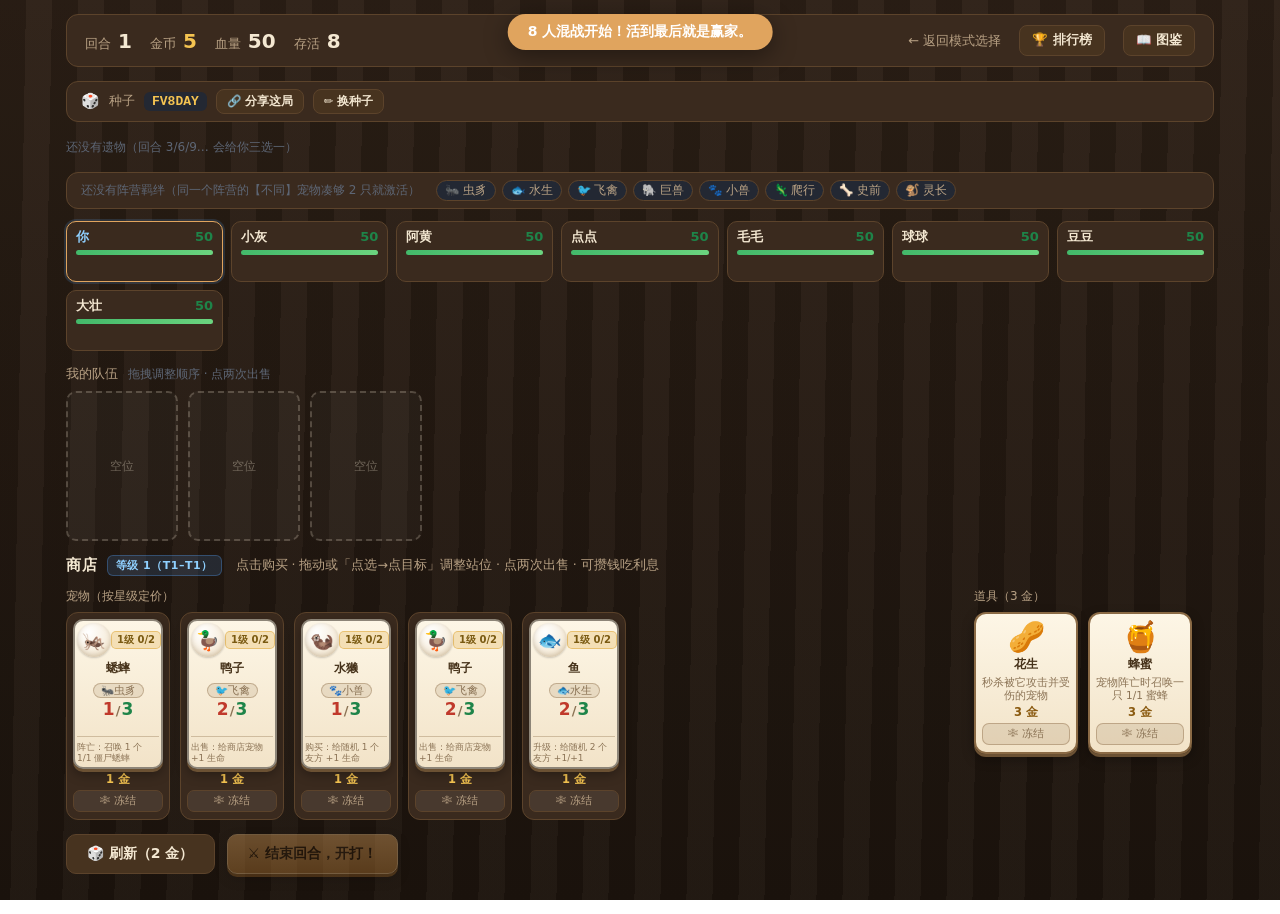
==== commit b0d61018: "feat(排行榜): 三模式排行榜（Firebase）+ 挑战上榜 + 敏感词过滤 经典 / 8 人混战 / 每日挑战各一个榜，显示前 10 名。 达成条件（经典 10 胜 / 混战吃鸡 / 每日 1" ====
--- a/melee.html
+++ b/melee.html
@@ -30,6 +30,7 @@
     <div class="tb-goal">
       <a class="back-link" href="index.html">← 返回模式选择</a>
     </div>
+    <button id="mBtnBoard" class="btn tiny">🏆 排行榜</button>
     <button id="mBtnCodex" class="btn tiny">📖 图鉴</button>
   </header>
 
@@ -150,7 +151,11 @@
 <script src="js/relics.js"></script>
 <script src="js/engine.js"></script>
 <script src="js/game.js"></script>
+<script src="js/pack.js"></script>
 <script src="js/melee.js"></script>
+<script src="js/badwords.js"></script>
+<script src="js/board.js"></script>
+<script src="js/board-ui.js"></script>
 <script src="js/melee-ui.js"></script>
 </body>
 </html>
--- a/css/style.css
+++ b/css/style.css
@@ -1410,3 +1410,191 @@
   .codex-grid { grid-template-columns: 1fr; }
   .lobby-players { grid-template-columns: 1fr; }
 }
+
+/* ============================================================
+ *  排行榜（board-ui.js 用）
+ *
+ *  弹层外壳复用 .howto-modal / .howto-box / .howto-tabs，
+ *  这里只加榜单和挑战流程自己的部分。
+ * ============================================================ */
+
+.board-box { max-width: 640px; }
+
+.board-body {
+  padding: 14px 18px 18px;
+  overflow-y: auto;
+  flex: 1;
+}
+
+.board-head {
+  display: flex;
+  align-items: baseline;
+  gap: 10px;
+  padding-bottom: 10px;
+  margin-bottom: 10px;
+  border-bottom: 1px dashed var(--line);
+}
+.bh-mode { font-size: 15px; font-weight: 800; color: var(--gold); }
+.bh-date { font-size: 12px; color: var(--dim); }
+
+.board-msg {
+  padding: 34px 10px;
+  text-align: center;
+  color: var(--dim);
+  font-size: 14px;
+  line-height: 2;
+}
+.board-msg.bad { color: var(--lose); }
+.board-sub { font-size: 12px; color: var(--dim); }
+
+.board-list { display: flex; flex-direction: column; gap: 6px; }
+
+.board-row {
+  display: grid;
+  grid-template-columns: 46px 1fr auto;
+  grid-template-areas: "rank name score" "rank team team";
+  align-items: center;
+  gap: 2px 10px;
+  padding: 8px 12px;
+  background: var(--panel);
+  border: 1px solid var(--line);
+  border-radius: 10px;
+}
+.board-row.top1 { border-color: var(--gold); background: linear-gradient(90deg, rgba(245,196,81,.14), var(--panel)); }
+.board-row.top2 { border-color: #b8c4d0; }
+.board-row.top3 { border-color: #c99a63; }
+.board-row.me { outline: 2px solid var(--gold); }
+
+.br-rank {
+  grid-area: rank;
+  font-size: 15px;
+  font-weight: 800;
+  color: var(--gold);
+  text-align: center;
+}
+.br-name {
+  grid-area: name;
+  font-size: 14px;
+  font-weight: 700;
+  color: var(--text);
+  overflow: hidden;
+  text-overflow: ellipsis;
+  white-space: nowrap;
+}
+.br-score { grid-area: score; font-size: 12px; color: var(--dim); white-space: nowrap; }
+.br-team { grid-area: team; display: flex; flex-wrap: wrap; gap: 3px; margin-top: 3px; }
+.br-none { font-size: 12px; color: var(--dim); }
+
+.br-pet {
+  position: relative;
+  display: inline-flex;
+  align-items: center;
+  justify-content: center;
+  width: 26px; height: 26px;
+  background: var(--card2);
+  border: 1px solid var(--card-edge);
+  border-radius: 50%;
+  font-size: 15px;
+}
+.br-pet b {
+  position: absolute;
+  right: -3px; bottom: -3px;
+  min-width: 14px;
+  padding: 0 3px;
+  background: var(--gold);
+  color: #3a2a15;
+  border-radius: 7px;
+  font-size: 9px;
+  line-height: 14px;
+  text-align: center;
+}
+
+.board-foot {
+  margin-top: 12px;
+  padding-top: 10px;
+  border-top: 1px dashed var(--line);
+  font-size: 12px;
+  color: var(--dim);
+}
+
+/* ---- 挑战流程 ---- */
+.chal-box { max-width: 560px; }
+.chal-body { padding: 18px; overflow-y: auto; }
+
+.chal-intro, .chal-done, .chal-win, .chal-next { text-align: center; }
+.chal-big { font-size: 20px; font-weight: 800; color: var(--text); margin-bottom: 10px; }
+.chal-big.ok { color: var(--win); }
+.chal-line { font-size: 14px; color: var(--text); line-height: 1.9; }
+.chal-line.dim, .dim { color: var(--dim); font-size: 13px; }
+
+.chal-btns { display: flex; gap: 10px; justify-content: center; margin-top: 16px; flex-wrap: wrap; }
+
+.chal-msg { padding: 30px 10px; text-align: center; color: var(--dim); }
+.chal-msg.bad { color: var(--lose); }
+
+.chal-prog { font-size: 14px; color: var(--text); margin-bottom: 14px; }
+.chal-prog b { color: var(--gold); }
+
+.chal-vs {
+  display: grid;
+  grid-template-columns: 1fr auto 1fr;
+  align-items: center;
+  gap: 10px;
+  padding: 12px;
+  background: var(--arena);
+  border-radius: 12px;
+}
+.chal-side { min-width: 0; }
+.cs-label { font-size: 12px; color: var(--dim); margin-bottom: 6px; }
+.cs-team { display: flex; flex-wrap: wrap; gap: 3px; justify-content: center; }
+.cs-score { font-size: 11px; color: var(--dim); margin-top: 6px; }
+.chal-vsmark { font-size: 16px; font-weight: 800; color: var(--gold); }
+
+.chal-name {
+  display: block;
+  width: 100%;
+  max-width: 300px;
+  margin: 12px auto 6px;
+  padding: 10px 12px;
+  background: var(--card);
+  color: var(--card-text);
+  border: 2px solid var(--card-edge);
+  border-radius: 10px;
+  font-size: 16px;
+  font-weight: 700;
+  text-align: center;
+  font-family: inherit;
+}
+.chal-name:focus { outline: none; border-color: var(--gold); }
+
+.chal-rules {
+  font-size: 11px;
+  color: var(--dim);
+  line-height: 1.8;
+  max-width: 380px;
+  margin: 0 auto;
+}
+.chal-rules b { color: var(--text); }
+
+.chal-err { margin-top: 10px; font-size: 13px; color: var(--lose); min-height: 18px; }
+
+/* 挑战里的战斗场地（复用 .arena 的样式，只加外框和底部条） */
+.chal-arena {
+  border-top: 1px solid var(--line);
+  background: var(--bg2);
+  padding: 12px 14px 10px;
+  flex-shrink: 0;
+  max-height: 46vh;
+  overflow-y: auto;
+}
+.chal-arena .arena { margin: 0; }
+.chal-arena-bar {
+  display: flex;
+  align-items: center;
+  justify-content: space-between;
+  gap: 10px;
+  margin-top: 8px;
+  font-size: 12px;
+  color: var(--dim);
+}
+.chal-arena-bar #chalArenaLabel { color: var(--text); font-weight: 700; }
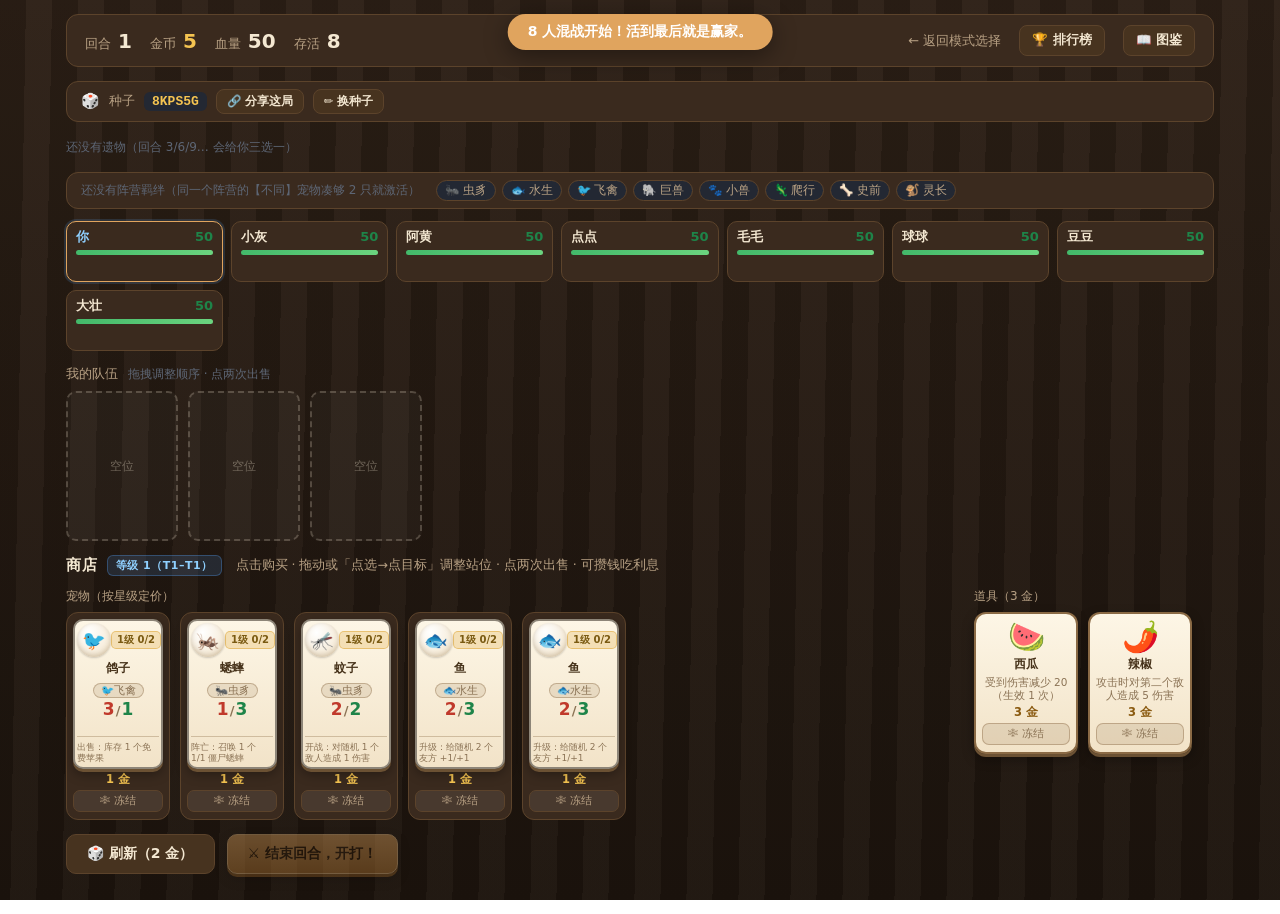
==== commit f34162ed: "fix(排行榜): 阵容图标全 fallback 成 🐾 —— 抽出 js/petart.js 玩家实测反馈：「排行榜上能看到我的阵容，但宠物建模显示都是一个样」。  == 根因 == emoji 表" ====
--- a/melee.html
+++ b/melee.html
@@ -146,6 +146,7 @@
 <script src="js/rng.js"></script>
 <script src="js/data.js"></script>
 <script src="js/factions.js"></script>
+<script src="js/petart.js"></script>
 <script src="js/render.js"></script>
 <script src="js/playback.js"></script>
 <script src="js/relics.js"></script>
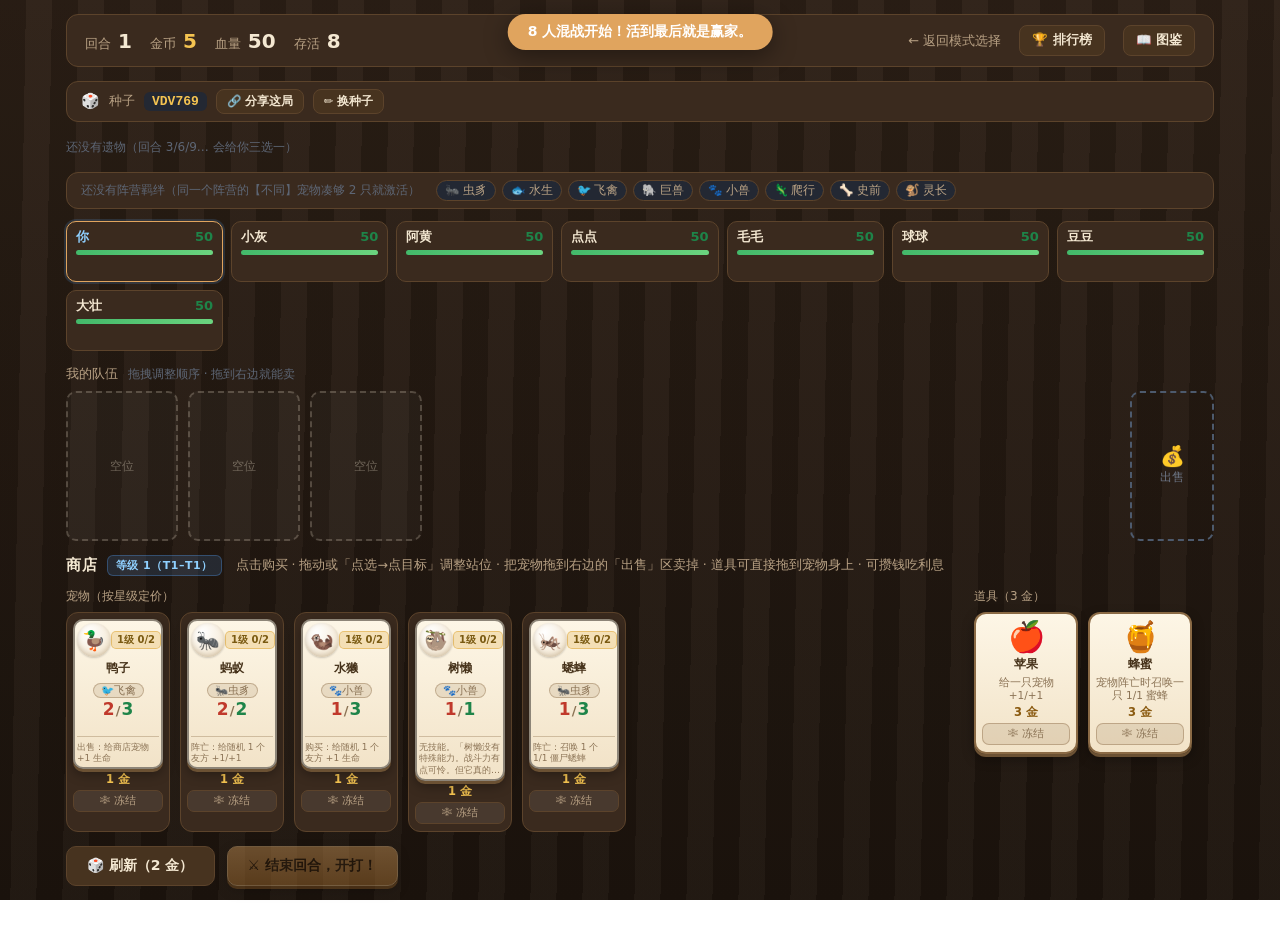
==== commit 481fab8b: "满级经验规则修正 + 战斗 ctx 分侧 + 联机死循环；重做出售与道具交互 ① 满级宠获得经验不再白吃    官方 Experience 页原文："Pets can gain or be given" ====
--- a/melee.html
+++ b/melee.html
@@ -88,9 +88,14 @@
       <div class="row-wrap">
         <div class="row-label">
           我的队伍
-          <span class="sub">拖拽调整顺序 · 点两次出售</span>
+          <span class="sub">拖拽调整顺序 · 拖到右边就能卖</span>
         </div>
-        <div id="mMyRow" class="pet-row"></div>
+        <div class="row-body">
+          <div id="mMyRow" class="pet-row"></div>
+          <div id="sellZone" class="sell-zone" title="把宠物拖到这里卖掉">
+            <span class="sz-icon">💰</span><span class="sz-text">出售</span>
+          </div>
+        </div>
       </div>
 
       <section id="mShop">
--- a/css/style.css
+++ b/css/style.css
@@ -129,6 +129,47 @@
   flex-wrap: wrap;
 }
 
+/* ---- 队伍行 = 宠物区 + 出售投放区 ----
+ * ⚠️ 出售区【必须在 .pet-row 外面】。放进 #myRow 里的话，它会被
+ *    「队伍内拖拽排序」和「点空位换站位」的逻辑当成一个队伍格子吃掉。 */
+.row-body {
+  display: flex;
+  gap: 12px;
+  align-items: stretch;
+}
+.row-body .pet-row { flex: 1 1 auto; min-width: 0; }
+
+.sell-zone {
+  flex: 0 0 84px;
+  display: flex;
+  flex-direction: column;
+  align-items: center;
+  justify-content: center;
+  gap: 3px;
+  border: 2px dashed #4d5a6d;
+  border-radius: 10px;
+  color: #6d7686;
+  cursor: pointer;
+  user-select: none;
+  -webkit-user-select: none;
+  transition: border-color .12s, background .12s, color .12s;
+}
+.sell-zone .sz-icon { font-size: 20px; line-height: 1; }
+.sell-zone .sz-text { font-size: 12px; }
+/* 已经选中一只宠物 → 提示「点这里就能卖」 */
+.sell-zone.armed { border-color: #d9a441; color: #e0b455; }
+/* 正拖着宠物悬在上面 → 提示「松手就卖」 */
+.sell-zone.hot {
+  border-color: #e0574a;
+  background: rgba(224, 87, 74, .14);
+  color: #ff9d8d;
+}
+/* 窄屏：出售区挪到队伍下面，横过来放 */
+@media (max-width: 620px) {
+  .row-body { flex-direction: column; }
+  .sell-zone { flex: 0 0 auto; flex-direction: row; padding: 7px; }
+}
+
 /* ===================== 宠物卡片（奶油色实物卡） ===================== */
 .pet {
   width: 112px;
@@ -643,6 +684,71 @@
   font-weight: 800;
   font-variant-numeric: tabular-nums;
 }
+
+/* ---- 道具卡片的角标：属于哪个包 / 官方几星 / 是否技能专属 ----
+ * 两个包的食物池是独立的（苹果只有龟包、草莓只有星包、巧克力两边都有），
+ * 星级则表示官方商店要升到几级才会刷出它。以前两样都没标，玩家看不出区别。 */
+.codex-badges { display: flex; flex-wrap: wrap; gap: 4px; margin-top: 7px; }
+.codex-pack, .codex-tierbadge, .codex-tokenbadge {
+  font-size: 10px;
+  font-weight: 700;
+  border-radius: 999px;
+  padding: 1px 7px;
+  white-space: nowrap;
+  border: 1px solid var(--line);
+}
+.codex-pack { color: #9aa6b8; background: #262b35; }
+.codex-tier-note {
+  display: inline-block;
+  margin-top: 4px;
+  font-size: 11px;
+  line-height: 1.7;
+  color: #7d8798;
+  font-weight: 400;
+}
+.codex-tier-note b { color: #b9c2d0; }
+.codex-tierbadge {
+  color: #e8ad3a;
+  background: rgba(232,173,58,.12);
+  border-color: rgba(232,173,58,.45);
+  cursor: help;
+}
+.codex-tokenbadge {
+  color: #a58cf0;
+  background: rgba(165,140,240,.12);
+  border-color: rgba(165,140,240,.45);
+  cursor: help;
+}
+/* 「技能专属 · 小鼠 给」这种来源角标 */
+.codex-frombadge {
+  color: #7fd0c0;
+  background: rgba(127,208,192,.12);
+  border-color: rgba(127,208,192,.45);
+  cursor: help;
+  font-weight: 700;
+}
+
+/* ---- 草莓机制说明块（星包专属，放在道具页底部）---- */
+.codex-straw {
+  margin-top: 18px;
+  padding: 13px 15px;
+  background: linear-gradient(180deg, rgba(232,90,120,.10), rgba(232,90,120,.03));
+  border: 1px solid rgba(232,90,120,.35);
+  border-radius: 12px;
+}
+.codex-straw .cs-title {
+  font-size: 13px;
+  font-weight: 800;
+  color: #f08aa0;
+  margin-bottom: 8px;
+}
+.codex-straw .cs-line {
+  font-size: 12px;
+  line-height: 1.9;
+  color: #b9c2d0;
+}
+.codex-straw .cs-line b { color: var(--text); }
+.codex-straw .cs-line.dim { color: #7d8798; }
 .codex-base .atk { color: var(--atk); }
 .codex-base .hp  { color: var(--hp); }
 .codex-base .slash { color: var(--dim); }
@@ -1435,7 +1541,37 @@
   border-bottom: 1px dashed var(--line);
 }
 .bh-mode { font-size: 15px; font-weight: 800; color: var(--gold); }
+.bh-pack { font-size: 12px; font-weight: 700; color: var(--text); }
 .bh-date { font-size: 12px; color: var(--dim); }
+
+/* ---- 宠物包开关 ----
+ * 一局只能用【一个】包，两个包的宠物池完全不相交（龟 61 / 星 77），
+ * 所以榜也分开 —— 这一行就是切换看哪张榜。 */
+.board-packs {
+  display: flex;
+  align-items: center;
+  gap: 8px;
+  flex-wrap: wrap;
+  padding: 9px 18px;
+  border-bottom: 1px solid var(--line);
+  background: #191e26;
+  flex-shrink: 0;
+}
+.bp-label { font-size: 12px; color: var(--dim); }
+.bp-btn {
+  cursor: pointer;
+  font-size: 12px;
+  font-weight: 700;
+  padding: 4px 11px;
+  border-radius: 999px;
+  background: #232a36;
+  border: 1px solid var(--line);
+  color: var(--dim);
+  white-space: nowrap;
+}
+.bp-btn:hover { color: var(--text); }
+.bp-btn.on { background: var(--gold); border-color: var(--gold); color: #2a1f10; }
+.bp-hint { font-size: 11px; color: var(--dim); opacity: .75; }
 
 .board-msg {
   padding: 34px 10px;
@@ -1464,6 +1600,9 @@
 .board-row.top2 { border-color: #b8c4d0; }
 .board-row.top3 { border-color: #c99a63; }
 .board-row.me { outline: 2px solid var(--gold); }
+/* 整行可点 → 打开阵容详情 */
+.board-row.clickable { cursor: pointer; transition: border-color .12s, transform .12s; }
+.board-row.clickable:hover { border-color: var(--gold); transform: translateX(2px); }
 
 .br-rank {
   grid-area: rank;
@@ -1517,6 +1656,86 @@
   color: var(--dim);
 }
 
+/* ---- 阵容详情（点榜单上任意一行打开）----
+ * 榜单只显示图标 + 等级；等级、攻血、道具、遗物、技能都在这里看。 */
+.bd-box { max-width: 780px; }
+.bd-body { padding: 16px 18px 18px; overflow-y: auto; flex: 1; }
+
+.bd-head {
+  display: flex;
+  align-items: baseline;
+  gap: 12px;
+  flex-wrap: wrap;
+  padding-bottom: 10px;
+  border-bottom: 1px dashed var(--line);
+}
+.bd-mode { font-size: 14px; font-weight: 800; color: var(--gold); }
+.bd-pack { font-size: 13px; font-weight: 700; color: var(--text); }
+.bd-score { margin-left: auto; font-size: 12px; color: var(--dim); }
+
+.bd-sec { display: flex; align-items: center; gap: 7px; flex-wrap: wrap; margin: 13px 0 8px; }
+.bd-sec-t { font-size: 11px; letter-spacing: .14em; color: var(--dim); }
+
+.bd-relic {
+  display: inline-flex;
+  align-items: center;
+  gap: 4px;
+  font-size: 12px;
+  padding: 3px 9px;
+  border-radius: 999px;
+  background: #232a36;
+  border: 1px solid var(--line);
+  color: var(--text);
+  cursor: help;
+  white-space: nowrap;
+}
+.bd-relic b { font-weight: 700; font-size: 11.5px; }
+
+.bd-team { display: grid; grid-template-columns: repeat(auto-fill, minmax(134px, 1fr)); gap: 8px; }
+
+.bd-pet {
+  background: var(--panel);
+  border: 1px solid var(--line);
+  border-top: 3px solid var(--line);
+  border-radius: 10px;
+  padding: 8px 8px 9px;
+  text-align: center;
+}
+.bd-pet[data-tier="1"] { border-top-color: #8791a5; }
+.bd-pet[data-tier="2"] { border-top-color: #3fb268; }
+.bd-pet[data-tier="3"] { border-top-color: #3d92e8; }
+.bd-pet[data-tier="4"] { border-top-color: #a75ce8; }
+.bd-pet[data-tier="5"] { border-top-color: #e8ad3a; }
+.bd-pet[data-tier="6"] { border-top-color: #e85c5c; }
+
+.bd-pet-top { display: flex; align-items: center; justify-content: space-between; }
+.bd-emoji { font-size: 26px; line-height: 1; }
+.bd-lvl {
+  font-size: 10.5px;
+  color: var(--dim);
+  background: #232a36;
+  border-radius: 6px;
+  padding: 1px 5px;
+}
+.bd-name { font-size: 13px; font-weight: 700; color: var(--text); margin-top: 4px; }
+.bd-stats { font-size: 13px; margin-top: 2px; }
+.bd-stats .atk { color: #ff9a6b; }
+.bd-stats .hp  { color: #7ad17a; }
+.bd-stats i { color: var(--dim); font-style: normal; margin: 0 2px; }
+.bd-perks { margin-top: 4px; display: flex; justify-content: center; gap: 3px; flex-wrap: wrap; }
+.bd-perk { cursor: help; font-size: 14px; }
+.bd-skill { margin-top: 5px; font-size: 11px; color: var(--dim); line-height: 1.5; }
+.bd-none { font-size: 12px; color: var(--dim); }
+
+.bd-foot {
+  margin-top: 14px;
+  padding-top: 10px;
+  border-top: 1px dashed var(--line);
+  font-size: 11.5px;
+  color: var(--dim);
+  line-height: 1.7;
+}
+
 /* ---- 挑战流程 ---- */
 .chal-box { max-width: 560px; }
 .chal-body { padding: 18px; overflow-y: auto; }
@@ -1548,6 +1767,8 @@
 .cs-label { font-size: 12px; color: var(--dim); margin-bottom: 6px; }
 .cs-team { display: flex; flex-wrap: wrap; gap: 3px; justify-content: center; }
 .cs-score { font-size: 11px; color: var(--dim); margin-top: 6px; }
+.cs-relics { display: flex; flex-wrap: wrap; gap: 3px; justify-content: center; margin-top: 6px; }
+.cs-relics .bd-relic { padding: 2px 7px; font-size: 10.5px; }
 .chal-vsmark { font-size: 16px; font-weight: 800; color: var(--gold); }
 
 .chal-name {
@@ -1588,6 +1809,19 @@
   overflow-y: auto;
 }
 .chal-arena .arena { margin: 0; }
+
+/* ---- 进入战斗：把弹层撑到和正式战斗一样大 ----
+ * 正式战斗的战场在 #app 里（宽 1180px，两侧各 16px 内边距 → 战场约 1148px），
+ * 而挑战弹层原来只有 .chal-box 的 560px —— 不到一半，所以看着小，
+ * 再加上 .chal-arena 的 max-height: 46vh，还得上下滚才能看全。
+ * 这里在战斗阶段把两个限制都放开；打完结算是 .chal-body 里的内容，宽度自然收回去。 */
+.chal-box.fighting {
+  max-width: 1180px;
+  max-height: 94vh;
+}
+.chal-box.fighting .chal-body { padding: 0; }
+.chal-box.fighting .chal-arena { max-height: none; overflow: visible; }
+
 .chal-arena-bar {
   display: flex;
   align-items: center;
